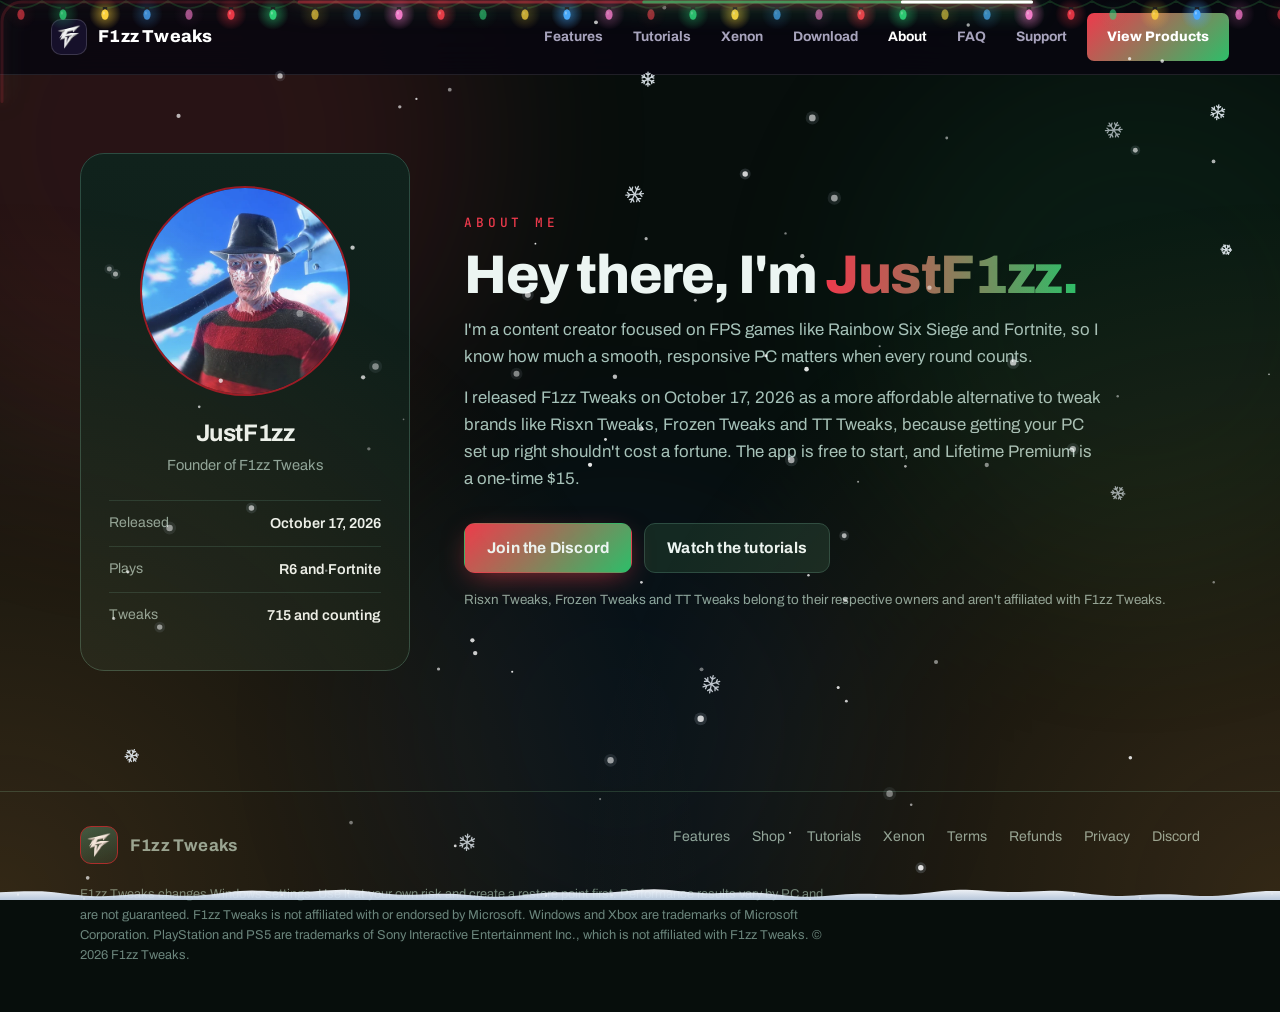
==== about.html @ 158f0799 "Add files via upload" ====
<!DOCTYPE html>
<html lang="en">
<head>
<meta charset="utf-8">
<meta name="viewport" content="width=device-width, initial-scale=1">
<title>About · F1zz Tweaks</title>
<link rel="canonical" href="https://f1zztweaks.com/about">
<meta name="description" content="Meet JustF1zz, the content creator behind F1zz Tweaks, an affordable PC and console tweaks brand released on October 17, 2026.">
<meta name="theme-color" content="#7c5cff">
<link rel="icon" href="/favicon.ico" sizes="32x32">
<link rel="icon" type="image/png" sizes="48x48" href="/favicon-48.png">
<link rel="icon" type="image/png" sizes="96x96" href="/favicon-96.png">
<link rel="icon" type="image/png" sizes="192x192" href="/icon-192.png">
<link rel="apple-touch-icon" href="/apple-touch-icon.png">
<link rel="manifest" href="/site.webmanifest">

<!--
  ╔══════════════════════════════════════════════════════════════════════════╗
  ║  HOW TO EDIT THIS PAGE                                                    ║
  ║  Everything you need to change is in the file site-settings.js (next to    ║
  ║  this one). Links you leave empty turn into   ║
  ║  greyed-out "Coming soon" buttons, so nobody can click a broken link.     ║
  ╚══════════════════════════════════════════════════════════════════════════╝
-->

<script>document.documentElement.className+=' js'</script>
<link rel="preconnect" href="https://fonts.googleapis.com">
<link rel="preconnect" href="https://fonts.gstatic.com" crossorigin>
<link href="https://fonts.googleapis.com/css2?family=Archivo:wght@400;500;600;700;800;900&family=JetBrains+Mono:wght@500;700&display=swap" rel="stylesheet">
<style>
  :root{
    --bg:#09060f; --panel:#110d1a; --panel2:#161022; --stroke:#271f38; --stroke2:#352c4c;
    --text:#f1e7fa; --muted:#8e8ca6; --blue:#7c5cff; --blue2:#b096ff; --violet:#ff5cc8;
    --green:#54d696; --amber:#ffbe50;
    --grad:linear-gradient(135deg,#7c5cff 0%,#ff5cc8 100%);
    --radius:20px;
  }
  *{box-sizing:border-box;margin:0;padding:0}
  html{scroll-behavior:smooth;scroll-padding-top:84px}
  body{
    overflow-x:clip;
    font-family:"Segoe UI",system-ui,-apple-system,Roboto,Helvetica,Arial,sans-serif;
    background:var(--bg); color:var(--text); line-height:1.6; -webkit-font-smoothing:antialiased;
    background-image:
      radial-gradient(900px 500px at 85% -5%, rgba(124,92,255,.2), transparent 60%),
      radial-gradient(700px 480px at 0% 12%, rgba(255,92,200,.10), transparent 60%);
    background-repeat:no-repeat;
  }
  a{color:inherit;text-decoration:none}
  img{max-width:100%}
  .wrap{width:min(1120px,92%);margin-inline:auto}
  .muted{color:var(--muted)}
  .grad-text{background:var(--grad);-webkit-background-clip:text;background-clip:text;color:transparent}

  /* ---------- nav ---------- */
  header{position:sticky;top:0;z-index:50;backdrop-filter:blur(14px);background:rgba(9,7,15,.72);border-bottom:1px solid rgba(38,31,54,.7)}
  .nav{display:flex;align-items:center;gap:28px;height:68px}
  .brand{display:flex;align-items:center;gap:12px;font-weight:700;font-size:1.06rem;letter-spacing:.2px}
  .brand img{width:38px;height:38px;border-radius:11px;background:linear-gradient(160deg,#2a1f52,#140f20);border:1px solid #473780;padding:5px}
  .nav-links{display:flex;gap:24px;margin-left:12px;color:var(--muted);font-size:.95rem}
  .nav-links a:hover{color:var(--text)}
  .nav-cta{margin-left:auto;display:flex;gap:10px}

  /* ---------- buttons ---------- */
  .btn{display:inline-flex;align-items:center;justify-content:center;gap:8px;padding:12px 22px;border-radius:13px;font-weight:600;font-size:.97rem;border:1px solid var(--stroke2);background:#1a1429;color:var(--text);cursor:pointer;transition:transform .15s,border-color .15s,background .15s,box-shadow .15s}
  .btn:hover{border-color:#52467a;background:#241b3a;transform:translateY(-1px)}
  .btn.primary{border-color:transparent;background:var(--grad);box-shadow:0 8px 28px -8px rgba(150,90,255,.65)}
  .btn.primary:hover{box-shadow:0 12px 34px -8px rgba(170,110,255,.85);filter:brightness(1.08)}
  .btn.small{padding:9px 16px;font-size:.9rem;border-radius:11px}
  .btn.block{width:100%}
  .btn.disabled,a[data-need]:not([data-ready]){opacity:.45;pointer-events:none;filter:grayscale(.4)}
  .btn.soon{opacity:.8!important;filter:none!important;letter-spacing:2px;font-weight:800;font-size:.85rem;cursor:default}

  /* ---------- hero ---------- */
  .hero{padding:78px 0 54px;display:grid;grid-template-columns:1.02fr 1fr;gap:54px;align-items:center}
  .pill{display:inline-flex;align-items:center;gap:8px;padding:7px 14px;border-radius:99px;border:1px solid #2e2548;background:rgba(30,20,52,.7);font-size:.82rem;color:var(--blue2);font-weight:600;letter-spacing:.3px}
  .pill i{width:7px;height:7px;border-radius:50%;background:var(--green);box-shadow:0 0 10px var(--green)}
  h1{font-size:clamp(2.4rem,5.4vw,3.9rem);line-height:1.06;letter-spacing:-1.4px;margin:20px 0 18px}
  .lead{font-size:1.14rem;color:#aeaac6;max-width:540px}
  .hero-cta{display:flex;flex-wrap:wrap;gap:12px;margin:30px 0 16px}
  .fine{font-size:.84rem;color:var(--muted)}
  .stats{display:flex;gap:34px;margin-top:34px}
  .stat b{display:block;font-size:1.7rem;letter-spacing:-.5px}
  .stat span{font-size:.84rem;color:var(--muted)}

  /* ---------- app mock ---------- */
  .stage{position:relative}
  .stage::before{content:"";position:absolute;inset:-8% -6%;background:radial-gradient(closest-side,rgba(150,100,255,.34),transparent 72%);filter:blur(10px);z-index:0}
  .app{position:relative;z-index:1;display:grid;grid-template-columns:150px 1fr;border-radius:22px;overflow:hidden;border:1px solid #33295a;background:#0e0a17;box-shadow:0 40px 90px -30px rgba(0,0,0,.9),0 0 0 1px rgba(255,255,255,.02) inset;transform:perspective(1400px) rotateY(-7deg) rotateX(2.5deg);transition:transform .5s}
  .stage:hover .app{transform:perspective(1400px) rotateY(-2deg) rotateX(1deg)}
  .a-side{background:linear-gradient(180deg,#1e1240 0%,#0d0a15 46%);padding:16px 12px;border-right:1px solid #221a30}
  .a-logo{display:flex;align-items:center;gap:8px;font-weight:700;font-size:.78rem;margin-bottom:16px}
  .a-logo img{width:26px;height:26px;border-radius:8px;border:1px solid #473780;background:#1d1538;padding:3px}
  .a-nav{display:flex;flex-direction:column;gap:5px;font-size:.72rem;color:#9a98b4}
  .a-nav div{padding:8px 10px;border-radius:9px}
  .a-nav .act{background:#261552;border:1px solid #5a3fa8;color:#fff;position:relative}
  .a-nav .act::before{content:"";position:absolute;left:0;top:9px;bottom:9px;width:3px;border-radius:3px;background:var(--blue2)}
  .a-live{margin-top:16px;font-size:.62rem;color:#9a98b4}
  .a-bar{height:5px;border-radius:4px;background:#241c34;margin:5px 0 10px;overflow:hidden}
  .a-bar span{display:block;height:100%;border-radius:4px;background:var(--grad)}
  .a-main{padding:16px 16px 18px}
  .a-title{display:flex;justify-content:space-between;align-items:center;margin-bottom:12px}
  .a-title b{font-size:.95rem}
  .a-title span{color:#72728c;font-size:.8rem;letter-spacing:3px}
  .a-pills{display:flex;gap:6px;margin-bottom:12px;flex-wrap:wrap}
  .a-pills i{font-style:normal;font-size:.62rem;padding:4px 10px;border-radius:99px;border:1px solid #2f2644;color:#8e8ca6}
  .a-pills i.on{border-color:#7d5ee0;background:#2c1a63;color:#fff}
  .a-grid{display:grid;grid-template-columns:repeat(2,minmax(0,1fr));gap:9px}
  .card{min-width:0;position:relative;border:1px solid #261e37;border-radius:14px;padding:10px;background:linear-gradient(180deg,#18122a,#130e1d);overflow:hidden}
  .card.on{border-color:#4f3a96}
  .card.on::before{content:"";position:absolute;left:0;right:0;top:0;height:3px;background:var(--grad)}
  .c-top{display:flex;align-items:center;gap:6px}
  .tile{width:22px;height:22px;border-radius:7px;display:grid;place-items:center;background:#201832;border:1px solid #2f2644;flex:none}
  .card.on .tile{background:#301c6c;border-color:#6c49c4}
  .tile svg{width:12px;height:12px;fill:none;stroke:#8e8ca6;stroke-width:2;stroke-linecap:round;stroke-linejoin:round}
  .card.on .tile svg{stroke:var(--blue2)}
  .c-name{font-size:.64rem;font-weight:600;line-height:1.2;flex:1;min-width:0;overflow-wrap:break-word}
  .tg{width:28px;height:16px;border-radius:9px;background:#2e2540;position:relative;flex:none}
  .tg::after{content:"";position:absolute;top:2px;left:2px;width:12px;height:12px;border-radius:50%;background:#a19eb8;transition:.2s}
  .tg.on{background:var(--grad)}
  .tg.on::after{left:14px;background:#fff}
  .c-desc{font-size:.58rem;color:#828098;margin:7px 0 7px;line-height:1.35}
  .chips{display:flex;gap:5px}
  .chip{font-size:.5rem;font-weight:700;letter-spacing:.4px;padding:2px 6px;border-radius:5px}
  .chip.safe{background:#0e3428;color:var(--green)}
  .chip.pro{background:var(--grad);color:#fff}
  .a-live2{display:grid;grid-template-columns:repeat(3,minmax(0,1fr));gap:9px;margin-top:10px}
  .gauge{border:1px solid #261e37;border-radius:14px;padding:10px;background:#130e1d;display:flex;align-items:center;gap:9px}
  .ring{--v:37;width:38px;height:38px;border-radius:50%;background:conic-gradient(var(--blue) calc(var(--v)*1%), #241c34 0);position:relative;flex:none}
  .ring::after{content:"";position:absolute;inset:5px;border-radius:50%;background:#130e1d}
  .gauge small{display:block;font-size:.5rem;color:#72728c;letter-spacing:.8px}
  .gauge b{font-size:.78rem}

  /* ---------- sections ---------- */
  section{padding:76px 0}
  .eyebrow{font-size:.8rem;letter-spacing:2px;font-weight:700;color:var(--blue2);text-transform:uppercase}
  h2{font-size:clamp(1.8rem,3.6vw,2.6rem);letter-spacing:-.8px;line-height:1.15;margin:12px 0 14px}
  .sec-lead{color:#aaa6c2;max-width:640px;font-size:1.05rem}
  .grid3{display:grid;grid-template-columns:repeat(3,1fr);gap:18px;margin-top:40px}
  .feat{padding:26px;border-radius:var(--radius);border:1px solid var(--stroke);background:linear-gradient(180deg,var(--panel2),var(--panel));position:relative;overflow:hidden;transition:border-color .2s,transform .2s}
  .feat::before{content:"";position:absolute;left:24px;right:24px;top:0;height:1px;background:linear-gradient(90deg,transparent,rgba(255,255,255,.2),transparent)}
  .feat:hover{border-color:#463c68;transform:translateY(-3px)}
  .ico{width:44px;height:44px;border-radius:13px;display:grid;place-items:center;background:#1d1538;border:1px solid #463582;margin-bottom:16px}
  .ico svg{width:22px;height:22px;fill:none;stroke:var(--blue2);stroke-width:1.8;stroke-linecap:round;stroke-linejoin:round}
  .feat h3{font-size:1.08rem;margin-bottom:8px}
  .feat p{color:var(--muted);font-size:.95rem}

  /* ---------- plans ---------- */
  .plans{display:grid;grid-template-columns:1fr 1.18fr;gap:20px;margin-top:42px;align-items:stretch}
  .plan{padding:32px;border-radius:24px;border:1px solid var(--stroke);background:linear-gradient(180deg,var(--panel2),var(--panel));display:flex;flex-direction:column}
  .plan.pro{border-color:#593c8f;background:linear-gradient(160deg,#2b1a5a 0%,#150f24 52%);position:relative;box-shadow:0 30px 80px -40px rgba(150,90,255,.55)}
  .tag{align-self:flex-start;font-size:.72rem;font-weight:700;letter-spacing:1.2px;padding:5px 12px;border-radius:99px;background:#20182f;color:var(--muted)}
  .pro .tag{background:var(--grad);color:#fff}
  .plan h3{font-size:1.6rem;margin:16px 0 4px}
  .plan .sub{color:var(--muted);font-size:.95rem;margin-bottom:20px}
  .list{list-style:none;display:grid;gap:11px;margin-bottom:26px}
  .list li{display:flex;gap:11px;font-size:.96rem;color:#cdc7df}
  .list li::before{content:"";width:18px;height:18px;border-radius:50%;flex:none;margin-top:3px;background:#0e3428 url("data:image/svg+xml,%3Csvg xmlns='http://www.w3.org/2000/svg' viewBox='0 0 24 24' fill='none' stroke='%2354d696' stroke-width='3.4' stroke-linecap='round' stroke-linejoin='round'%3E%3Cpath d='M5 12.5l4.5 4.5L19 7.5'/%3E%3C/svg%3E") center/11px no-repeat}
  .pro .list li::before{background-color:#361f60}
  .pchips{display:flex;flex-wrap:wrap;gap:7px;margin:4px 0 26px}
  .pchips span{font-size:.78rem;padding:5px 11px;border-radius:99px;border:1px solid #463170;background:rgba(80,64,170,.18);color:#ddc3fb}
  .price-row{display:grid;grid-template-columns:1fr 1fr;gap:12px;margin-top:auto}
  .opt{border:1px solid #483175;border-radius:16px;padding:16px;background:rgba(12,9,22,.55);display:flex;flex-direction:column;gap:10px}
  .opt .p{font-size:1.9rem;font-weight:800;letter-spacing:-1px}
  .opt .p small{font-size:.82rem;font-weight:500;color:var(--muted);letter-spacing:0}
  .opt .l{font-size:.86rem;color:var(--muted)}
  .note{margin-top:16px;font-size:.84rem;color:var(--muted);display:flex;gap:9px}
  .note b{color:#d2cbe4}

  /* ---------- how ---------- */
  .steps{display:grid;grid-template-columns:repeat(3,1fr);gap:18px;margin-top:40px;counter-reset:s}
  .step{padding:28px;border-radius:var(--radius);border:1px solid var(--stroke);background:var(--panel);position:relative}
  .step::before{counter-increment:s;content:counter(s);display:grid;place-items:center;width:38px;height:38px;border-radius:50%;background:var(--grad);font-weight:800;margin-bottom:16px}
  .step h3{margin-bottom:7px}
  .step p{color:var(--muted);font-size:.95rem}
  .callout{margin-top:22px;padding:18px 22px;border-radius:16px;border:1px solid #40335f;background:rgba(30,22,56,.55);color:#beb9d6;font-size:.95rem}
  .callout b{color:#fff}

  /* ---------- faq ---------- */
  .faq{margin-top:34px;display:grid;gap:12px;max-width:880px}
  details{border:1px solid var(--stroke);border-radius:16px;background:var(--panel);padding:0 22px;transition:border-color .2s}
  details[open]{border-color:#463c68;background:var(--panel2)}
  summary{cursor:pointer;list-style:none;padding:19px 0;font-weight:600;display:flex;justify-content:space-between;gap:16px}
  summary::-webkit-details-marker{display:none}
  summary::after{content:"+";color:var(--blue2);font-size:1.4rem;line-height:1}
  details[open] summary::after{content:"–"}
  details p{padding:0 0 20px;color:#aaa6c2;font-size:.97rem}
  details p + p{margin-top:-8px}

  /* ---------- footer ---------- */
  .cta{margin:20px 0 10px;padding:46px;border-radius:28px;text-align:center;border:1px solid #4c3a8c;background:linear-gradient(135deg,rgba(124,92,255,.2),rgba(255,92,200,.18))}
  .cta h2{margin-top:0}
  .cta .hero-cta{justify-content:center}
  footer{border-top:1px solid var(--stroke);padding:34px 0 46px;margin-top:50px;color:var(--muted);font-size:.88rem}
  .foot{display:flex;flex-wrap:wrap;gap:20px 36px;justify-content:space-between}
  .foot nav{display:flex;gap:22px;flex-wrap:wrap}
  .foot a:hover{color:var(--text)}
  .legal{margin-top:20px;font-size:.8rem;color:#6c6b85;max-width:760px}

  /* ---------- download notice ---------- */
  .dl-notice{position:fixed;left:50%;bottom:26px;transform:translateX(-50%) translateY(20px);opacity:0;pointer-events:none;z-index:80;max-width:92vw;
    padding:14px 22px;border-radius:16px;border:1px solid #4c3a8c;background:rgba(18,13,30,.95);backdrop-filter:blur(12px);
    box-shadow:0 18px 50px -12px rgba(0,0,0,.8);font-size:.95rem;transition:opacity .25s,transform .25s}
  .dl-notice.show{opacity:1;transform:translateX(-50%) translateY(0);pointer-events:auto}
  .dl-notice b{display:block}
  .dl-notice span{color:var(--muted);font-size:.88rem}
  .dl-notice a{color:var(--blue2);text-decoration:underline}

  /* ---------- before-you-buy step (Device ID + agreement) ---------- */
  .buy-gate{position:fixed;inset:0;z-index:90;display:none;align-items:center;justify-content:center;padding:16px;background:rgba(5,3,10,.78);backdrop-filter:blur(6px)}
  .buy-gate.show{display:flex}
  .bg-box{width:100%;max-width:520px;max-height:calc(100vh - 32px);overflow:auto;padding:28px 26px 24px;border-radius:20px;border:1px solid var(--stroke2);background:var(--panel);box-shadow:0 30px 80px -20px rgba(0,0,0,.9)}
  .bg-box h3{font-size:1.35rem;margin-bottom:4px}
  .bg-box .bg-plan{color:var(--blue2);font-weight:700;font-size:.9rem;margin-bottom:18px}
  .bg-box ol{margin:0 0 18px 20px;color:var(--muted);font-size:.93rem}
  .bg-box ol li{margin-bottom:4px}
  .bg-box ol b{color:var(--text)}
  .bg-box label.bg-lbl{display:block;font-weight:700;font-size:.85rem;margin-bottom:6px}
  .bg-box input[type=text],.bg-box input[type=email]{width:100%;padding:13px 14px;border-radius:12px;border:1px solid var(--stroke2);background:#0c0914;color:var(--text);font:600 1.15rem "JetBrains Mono",ui-monospace,monospace;letter-spacing:3px;text-transform:uppercase}
  .bg-box input[type=email]{font-family:inherit;font-size:1rem;font-weight:500;letter-spacing:0;text-transform:none}
  .bg-box input:focus{outline:none;border-color:var(--blue2)}
  .bg-box input.bad{border-color:#ff5c7a}
  .bg-err{min-height:20px;margin:6px 0 12px;font-size:.84rem;color:#ff7d95}
  .bg-agree{display:flex;gap:10px;align-items:flex-start;padding:13px 14px;border-radius:12px;border:1px solid var(--stroke);background:#0e0a17;font-size:.9rem;color:var(--muted);cursor:pointer}
  .bg-agree input{margin-top:3px;width:18px;height:18px;flex:none;accent-color:#9b7bff}
  .bg-agree a{color:var(--blue2);text-decoration:underline}
  .bg-btns{display:flex;gap:10px;margin-top:18px}
  .bg-btns .btn{flex:1}
  .bg-btns .btn[disabled]{opacity:.4;pointer-events:none}
  .bg-after{margin-top:14px;font-size:.84rem;color:var(--muted)}


  /* ═════════════ v3 look: aurora, glass, motion ═════════════ */
  .js .reveal{opacity:0;transform:translateY(26px);transition:opacity .75s cubic-bezier(.2,.7,.2,1),transform .75s cubic-bezier(.2,.7,.2,1);transition-delay:var(--d,0s)}
  .js .reveal.in{opacity:1;transform:none}
  body{background-image:none}
  .aurora{position:fixed;inset:0;z-index:-1;overflow:hidden;pointer-events:none}
  .aurora i{position:absolute;border-radius:50%;filter:blur(100px);will-change:transform}
  .aurora i:nth-child(1){width:640px;height:640px;left:-160px;top:-180px;background:#6a3dff;opacity:.5;animation:drift1 26s ease-in-out infinite alternate}
  .aurora i:nth-child(2){width:560px;height:560px;right:-140px;top:4%;background:#ff3fb4;opacity:.28;animation:drift2 30s ease-in-out infinite alternate}
  .aurora i:nth-child(3){width:520px;height:520px;left:28%;top:52%;background:#2d6bff;opacity:.2;animation:drift3 34s ease-in-out infinite alternate}
  @keyframes drift1{to{transform:translate(180px,140px) scale(1.15)}}
  @keyframes drift2{to{transform:translate(-160px,200px) scale(.9)}}
  @keyframes drift3{to{transform:translate(120px,-160px) scale(1.2)}}
  html{scroll-padding-top:98px}
  header{background:none;border:0;backdrop-filter:none;padding-top:12px}
  .nav{height:64px;padding:0 14px 0 18px;border:1px solid var(--stroke2);border-radius:20px;background:rgba(14,10,24,.66);backdrop-filter:blur(18px);box-shadow:0 18px 44px -22px rgba(0,0,0,.85)}
  .nav-links a{position:relative;padding:4px 0}
  .nav-links a::after{content:"";position:absolute;left:0;right:0;bottom:-2px;height:2px;border-radius:2px;background:var(--grad);transform:scaleX(0);transform-origin:left;transition:transform .25s}
  .nav-links a:hover::after{transform:scaleX(1)}
  .grad-text{background-image:linear-gradient(90deg,#8d6bff,#ff5cc8,#8d6bff);background-size:200% auto;animation:shine 7s linear infinite}
  @keyframes shine{to{background-position:200% center}}
  h1{font-size:clamp(2.5rem,5.8vw,4.3rem);letter-spacing:-2px}
  .btn.primary{position:relative;overflow:hidden}
  .btn.primary::after{content:"";position:absolute;top:0;bottom:0;width:60px;left:-90px;background:linear-gradient(100deg,transparent,rgba(255,255,255,.35),transparent);transform:skewX(-20deg);transition:left .6s}
  .btn.primary:hover::after{left:calc(100% + 40px)}
  .pill i{animation:pulse 2s ease-in-out infinite}
  @keyframes pulse{50%{box-shadow:0 0 0 6px rgba(84,214,150,0)}0%{box-shadow:0 0 0 0 rgba(84,214,150,.5)}}

  /* app preview: top tabs + bottom stats bar, like the real app */
  .app{grid-template-columns:1fr;grid-template-rows:auto 1fr auto}
  .a-head{display:flex;align-items:center;gap:10px;padding:10px 12px;border-bottom:1px solid #251c3a;background:linear-gradient(90deg,#2a1a5c,#120d1d)}
  .a-logo{margin:0}
  .a-tabs{display:flex;align-items:center;gap:3px;margin-left:6px}
  .a-tabs span{width:26px;height:26px;border-radius:9px;display:grid;place-items:center;color:#9a94b0}
  .a-tabs span.act{width:auto;padding:0 10px 0 7px;gap:6px;display:flex;align-items:center;background:#2c1a63;border:1px solid #5a3fa8;color:#fff;font-size:.62rem;font-weight:600}
  .a-tabs svg{width:13px;height:13px;fill:none;stroke:currentColor;stroke-width:2;stroke-linecap:round;stroke-linejoin:round}
  .a-dots{margin-left:auto;display:flex;gap:4px}
  .a-dots i{width:9px;height:9px;border-radius:50%;background:linear-gradient(135deg,#7c5cff,#ff5cc8)}
  .a-dots i:nth-child(2){background:linear-gradient(135deg,#20c48a,#54e2aa)}
  .a-dots i:nth-child(3){background:linear-gradient(135deg,#ff7a46,#ffaa70)}
  .a-dots i:nth-child(4){background:linear-gradient(135deg,#ffbc34,#ffd676)}
  .a-dots i:nth-child(5){background:linear-gradient(135deg,#3cdcc8,#82f0e1)}
  .a-foot{display:flex;gap:14px;align-items:center;padding:9px 14px;border-top:1px solid #251c3a;font-size:.56rem;letter-spacing:.6px;color:#9a94b0;background:#0e0a17}
  .a-foot .mb{flex:1;min-width:0}
  .a-foot .a-bar{margin:4px 0 0}
  .a-foot em{font-style:normal;color:#b096ff;font-weight:700}
  .float{position:absolute;z-index:3;padding:11px 15px;border-radius:16px;background:rgba(22,15,38,.82);border:1px solid #3a2e5c;backdrop-filter:blur(12px);box-shadow:0 22px 50px -18px rgba(0,0,0,.85);font-size:.78rem;animation:bob 6.5s ease-in-out infinite}
  .float b{display:block;font-size:.84rem}
  .float span{color:var(--muted);font-size:.74rem}
  .float.f1{right:-18px;top:-22px}
  .float.f2{left:-26px;bottom:34px;animation-delay:-3s;display:flex;align-items:center;gap:12px}
  .float .ring{width:42px;height:42px}
  .float .ring::after{background:#18102a}
  @keyframes bob{50%{transform:translateY(-9px)}}

  /* category marquee */
  .marquee{overflow:hidden;border-block:1px solid var(--stroke);background:rgba(16,11,28,.55);backdrop-filter:blur(6px);padding:15px 0;margin:6px 0 0;-webkit-mask-image:linear-gradient(90deg,transparent,#000 8%,#000 92%,transparent);mask-image:linear-gradient(90deg,transparent,#000 8%,#000 92%,transparent)}
  .marquee div{display:flex;gap:44px;width:max-content;animation:scrollx 34s linear infinite;font-weight:700;letter-spacing:2px;font-size:.82rem;color:#8f88a8;text-transform:uppercase}
  .marquee span::before{content:"✦";color:var(--violet);margin-right:44px}
  @keyframes scrollx{to{transform:translateX(-50%)}}

  /* bento features + spotlight cards */
  .grid3 .feat:nth-child(1),.grid3 .feat:nth-child(4),.grid3 .feat:nth-child(6){grid-column:span 2}
  .feat,.plan,.step,.opt{--mx:50%;--my:-40%}
  .feat::after,.step::after{content:"";position:absolute;inset:0;border-radius:inherit;background:radial-gradient(280px circle at var(--mx) var(--my),rgba(190,160,255,.12),transparent 62%);opacity:0;transition:opacity .3s;pointer-events:none}
  .feat:hover::after,.step:hover::after{opacity:1}
  .feat,.step,.plan{backdrop-filter:blur(6px)}
  .ico{background:linear-gradient(135deg,#2a1a5c,#3d1f66);border-color:#5a3fa8}

  /* F1zz Bot section */
  .bot-grid{display:grid;grid-template-columns:1fr 1.05fr;gap:54px;align-items:center}
  .chat-mock{border:1px solid var(--stroke2);border-radius:26px;background:linear-gradient(180deg,rgba(24,16,42,.9),rgba(14,10,24,.9));padding:18px;box-shadow:0 40px 80px -40px rgba(120,80,255,.55)}
  .ch-head{display:flex;align-items:center;gap:12px;padding-bottom:14px;border-bottom:1px solid var(--stroke);margin-bottom:16px}
  .ch-av{width:38px;height:38px;border-radius:50%;display:grid;place-items:center;font-weight:800;font-size:.8rem;background:var(--grad)}
  .ch-head small{display:block;color:var(--green);font-size:.74rem}
  .bub{width:fit-content;max-width:82%;padding:11px 15px;border-radius:16px;font-size:.88rem;line-height:1.5;margin-bottom:11px}
  .bub.bot{background:#1d1530;border:1px solid #33294d;border-top-left-radius:5px}
  .bub.me{margin-left:auto;background:var(--grad);border-top-right-radius:5px}
  .bub b{color:#d9ccff}
  .bub.bot ul{margin:6px 0 0 18px;color:#c9c0e0}
  .ch-act{display:flex;gap:10px;margin-top:4px}
  .ch-act span{font-size:.78rem;font-weight:700;padding:7px 14px;border-radius:10px;border:1px solid #3a2e5c;background:#1a1229}
  .ch-act span.go{background:var(--grad);border-color:transparent}
  .perks{list-style:none;display:grid;gap:12px;margin-top:26px}
  .perks li{display:flex;gap:14px;align-items:flex-start;color:#cfc8e4}
  .perks li b{display:block;color:var(--text)}
  .perks .pi{width:38px;height:38px;border-radius:12px;display:grid;place-items:center;flex:none;background:linear-gradient(135deg,#2a1a5c,#3d1f66);border:1px solid #5a3fa8}
  .perks .pi svg{width:19px;height:19px;fill:none;stroke:#c7b5ff;stroke-width:1.9;stroke-linecap:round;stroke-linejoin:round}
  .cta{background:linear-gradient(135deg,rgba(124,92,255,.22),rgba(255,92,200,.18));position:relative;overflow:hidden}
  @media (max-width:940px){
    .bot-grid{grid-template-columns:1fr}
    .float{display:none}
    .grid3 .feat:nth-child(n){grid-column:auto}
  }
  @media (max-width:620px){
    .a-tabs span:not(.act){display:none}
    .a-head{padding:9px}
  }
  @media (prefers-reduced-motion:reduce){.aurora i,.marquee div,.float,.grad-text,.pill i{animation:none!important}.js .reveal{opacity:1;transform:none}}

  @media (max-width:940px){
    .hero{grid-template-columns:1fr;padding-top:48px}
    .app{transform:none}.stage:hover .app{transform:none}
    .stage::before{inset:0}
    .grid3,.steps{grid-template-columns:1fr 1fr}
    .plans{grid-template-columns:1fr}
    .nav-links{display:none}
  }
  @media (max-width:620px){
    .grid3,.steps{grid-template-columns:1fr}
    .price-row{grid-template-columns:1fr}
    .app{grid-template-columns:1fr}.a-side{display:none}
    .stage::before{inset:0}
    .stats{gap:22px;flex-wrap:wrap}
    .cta{padding:30px 20px}
    .nav-cta .btn:not(.primary){display:none}
  }
  @media (prefers-reduced-motion:reduce){*{transition:none!important;scroll-behavior:auto!important}.app{transform:none}}
  /* ═════════════ video showcase ═════════════ */
  #showcase[hidden],[data-showcase-link][hidden]{display:none}
  .vshow{margin-top:38px;position:relative}
  .vshow::before{content:"";position:absolute;inset:-6% -4%;background:radial-gradient(closest-side,rgba(150,100,255,.3),transparent 72%);filter:blur(14px);z-index:0;pointer-events:none}
  .vframe{position:relative;z-index:1;border-radius:24px;overflow:hidden;border:1px solid #3a2e5c;background:#0e0a17;box-shadow:0 40px 90px -30px rgba(0,0,0,.9),0 0 0 1px rgba(255,255,255,.02) inset}
  .vbar{display:flex;align-items:center;gap:7px;padding:11px 16px;background:linear-gradient(90deg,#2a1a5c,#120d1d);border-bottom:1px solid #251c3a;font-size:.82rem;color:#c9c2e2}
  .vbar i{width:10px;height:10px;border-radius:50%;background:linear-gradient(135deg,#7c5cff,#ff5cc8)}
  .vbar i:nth-child(2){background:linear-gradient(135deg,#20c48a,#54e2aa)}
  .vbar i:nth-child(3){background:linear-gradient(135deg,#ffbc34,#ffd676)}
  .vbar b{margin-left:8px;font-weight:600;white-space:nowrap;overflow:hidden;text-overflow:ellipsis}
  .vstage{position:relative;aspect-ratio:16/9;background:radial-gradient(600px 300px at 30% 20%,#2a1a5c,#0a0710 70%)}
  .vstage video,.vstage iframe,.vstage .vposter{position:absolute;inset:0;width:100%;height:100%;border:0;display:block;background:#000}
  .vstage .vposter{object-fit:cover;background:none}
  .vlite{position:absolute;inset:0;display:grid;place-items:center;cursor:pointer;border:0;background:transparent;color:#fff;font:inherit}
  .vlite .pbtn{width:84px;height:84px;border-radius:50%;display:grid;place-items:center;background:var(--grad);box-shadow:0 14px 44px -8px rgba(170,110,255,.8);transition:transform .2s}
  .vlite:hover .pbtn{transform:scale(1.08)}
  .vlite svg{width:34px;height:34px;fill:#fff;margin-left:4px}
  .vtabs{display:grid;grid-template-columns:repeat(auto-fit,minmax(210px,1fr));gap:14px;margin-top:20px;position:relative;z-index:1}
  .vtabs:empty{display:none}
  .vtab{text-align:left;font:inherit;color:inherit;padding:16px 18px;border-radius:16px;border:1px solid var(--stroke);background:linear-gradient(180deg,var(--panel2),var(--panel));cursor:pointer;transition:border-color .2s,transform .2s,background .2s}
  .vtab:hover{border-color:#463c68;transform:translateY(-2px)}
  .vtab.on{border-color:#6a52b8;background:linear-gradient(160deg,#2b1a5a 0%,#150f24 70%);box-shadow:0 20px 50px -28px rgba(150,90,255,.7)}
  .vtab .n{display:inline-grid;place-items:center;width:24px;height:24px;border-radius:50%;margin-bottom:10px;font-size:.78rem;font-weight:800;background:#241c34;color:var(--muted)}
  .vtab.on .n{background:var(--grad);color:#fff}
  .vtab b{display:block;font-size:.98rem;margin-bottom:3px}
  .vtab span{display:block;color:var(--muted);font-size:.86rem;line-height:1.45}
  /* ═════════════ top banner: logo + 360° light beams, kept inside its box ═════════════ */
  .banner{position:relative;margin-top:20px;height:clamp(300px,36vw,430px);border-radius:30px;overflow:hidden;isolation:isolate;
    border:1px solid #3a2e5c;background:radial-gradient(120% 140% at 50% 50%,#150d2c 0%,#0a0710 70%);
    box-shadow:0 40px 100px -40px rgba(124,92,255,.55),0 0 0 1px rgba(255,255,255,.02) inset}
  .banner canvas{position:absolute;inset:0;width:100%;height:100%;display:block;z-index:0}
  .banner::before{content:"";position:absolute;inset:0;z-index:1;pointer-events:none;
    background:radial-gradient(closest-side at 50% 50%,rgba(9,6,15,.9) 0%,rgba(9,6,15,.55) 45%,transparent 100%) center/min(620px,92%) 78% no-repeat}
  .banner::after{content:"";position:absolute;inset:0;z-index:3;pointer-events:none;border-radius:inherit;
    box-shadow:inset 0 0 90px 10px rgba(9,6,15,.65)}
  .banner-in{position:relative;z-index:2;height:100%;display:flex;flex-direction:column;align-items:center;justify-content:center;gap:10px;text-align:center;padding:0 16px}
  .banner-in img{width:clamp(84px,11vw,140px);height:auto;filter:drop-shadow(0 0 26px rgba(150,110,255,.75)) drop-shadow(0 6px 18px rgba(0,0,0,.6))}
  .banner-name{font-size:clamp(2.1rem,6.2vw,4.4rem);font-weight:800;letter-spacing:-1.5px;line-height:1.05}
  .banner-name span{background:linear-gradient(90deg,#8d6bff,#ff5cc8);-webkit-background-clip:text;background-clip:text;color:transparent}
  .banner-tag{font-size:clamp(.72rem,1.5vw,.92rem);letter-spacing:3px;text-transform:uppercase;font-weight:700;color:#b9b2d4}
  @keyframes bn-logo{from{opacity:0;transform:scale(.55);filter:blur(10px) drop-shadow(0 0 26px rgba(150,110,255,.75))}to{opacity:1;transform:none}}
  @keyframes bn-wipe{from{clip-path:inset(0 100% 0 0);transform:translateX(-16px)}to{clip-path:inset(0 0 0 0);transform:none}}
  @keyframes bn-fade{from{opacity:0;transform:translateY(8px)}to{opacity:1;transform:none}}
  .js .banner-in img{animation:bn-logo .9s cubic-bezier(.2,.8,.2,1) .05s both}
  .js .banner-name{animation:bn-wipe .95s cubic-bezier(.2,.75,.2,1) .3s both}
  .js .banner-tag{animation:bn-fade .8s ease .75s both}
  @media (max-width:620px){.banner{border-radius:22px}.banner-tag{letter-spacing:1.4px}}
  @media (prefers-reduced-motion:reduce){.js .banner-in img,.js .banner-name,.js .banner-tag{animation:none}}
  .stat[hidden]{display:none}

  /* release announcement bar (scrolls away, sits above the sticky nav) */
  .release-bar{position:relative;z-index:60;display:flex;align-items:center;justify-content:center;gap:10px;padding:9px 16px;text-align:center;font-size:.82rem;font-weight:800;letter-spacing:1.6px;text-transform:uppercase;color:#fff;background:linear-gradient(90deg,#5b3df0,#b23cff 50%,#ff3f9e);box-shadow:0 8px 30px -12px rgba(160,70,255,.7)}
  .release-bar i{width:8px;height:8px;border-radius:50%;background:#fff;box-shadow:0 0 0 0 rgba(255,255,255,.7);animation:relpulse 2s infinite;flex:none}
  .release-bar span{opacity:.92;font-weight:700}
  @keyframes relpulse{70%{box-shadow:0 0 0 9px rgba(255,255,255,0)}100%{box-shadow:0 0 0 0 rgba(255,255,255,0)}}
  @media (max-width:620px){.release-bar{font-size:.68rem;letter-spacing:1px;padding:8px 12px}}
  @media (prefers-reduced-motion:reduce){.release-bar i{animation:none}}

  /* menu: keep every label on one line now that there are more links */
  .brand,.nav-links a,.nav-cta .btn{white-space:nowrap}
  .nav-links{gap:20px}
  @media (max-width:1180px){.nav-links{gap:14px;font-size:.88rem}}
  @media (max-width:1060px){.nav-links a[href="#showcase"],.nav-links a[href="#how"]{display:none}}

  /* more sections + premium teaser */
  .tkgrid{display:grid;grid-template-columns:repeat(auto-fit,minmax(min(100%,330px),1fr));gap:16px;margin-top:38px}
  .tk{display:flex;align-items:center;justify-content:space-between;gap:16px;padding:18px 20px;border-radius:18px;border:1px solid #3a2e5c;background:linear-gradient(180deg,var(--panel2),var(--panel))}
  .tk b{display:block;font-size:1.02rem;margin-bottom:2px}
  .tk p{color:#aaa6c2;font-size:.9rem;margin:0 0 10px}
  .tkt{display:inline-block;font-size:.68rem;font-weight:800;letter-spacing:1.4px;text-transform:uppercase;padding:3px 9px;border-radius:99px;background:#241c34;color:var(--blue2)}
  .tkp{background:var(--grad);color:#fff}
  .sw{flex:none;position:relative;width:46px;height:26px;border-radius:99px;background:#2a2340}
  .sw::after{content:"";position:absolute;top:3px;left:3px;width:20px;height:20px;border-radius:50%;background:#8e8ca6;transition:transform .2s}
  .sw.on{background:var(--grad)}
  .sw.on::after{transform:translateX(20px);background:#fff}
  .duo{display:grid;grid-template-columns:1fr 1fr;gap:20px}
  @media (max-width:760px){.duo{grid-template-columns:1fr}}
  .dcard{padding:34px;border-radius:24px;border:1px solid var(--stroke);background:linear-gradient(180deg,var(--panel2),var(--panel))}
  .dcard h3{font-size:1.5rem;letter-spacing:-.4px;margin:6px 0 8px}
  .dcard p{color:#aaa6c2;margin-bottom:20px}
  .teaser{display:flex;align-items:center;justify-content:space-between;gap:28px;flex-wrap:wrap;padding:34px 36px;border-radius:26px;border:1px solid var(--stroke);background:linear-gradient(180deg,var(--panel2),var(--panel))}
  .teaser h2{margin-bottom:8px}
  .teaser-side{display:flex;align-items:center;gap:22px;flex-wrap:wrap}
  .tprices{display:flex;gap:22px}
  .tprices div{display:grid}
  .tprices b{font-size:1.9rem;letter-spacing:-.5px}
  .tprices small{color:var(--muted)}
  .pgtop{padding-top:34px}

  /* ══════════════════════ V3 LOOK (shared) ══════════════════════ */
  body{font-family:"Archivo","Segoe UI",system-ui,-apple-system,Roboto,Helvetica,Arial,sans-serif}
  h1,h2,h3,h4,.brand,.btn,.tprices b{font-family:"Archivo","Segoe UI",system-ui,sans-serif}
  h1,h2{font-weight:800;letter-spacing:-.8px}
  .btn{border-radius:11px;font-weight:700;letter-spacing:.2px}
  .eyebrow{font-family:"JetBrains Mono",ui-monospace,SFMono-Regular,Menlo,monospace;letter-spacing:.3em;font-weight:500}
  header{background:rgba(7,6,13,.88);border-bottom:1px solid #1b1630}
  header .wrap.nav{background:transparent;border:0;border-radius:0;box-shadow:none}
  .aurora{opacity:.42}

  /* ══════════════════════ premium page v3.2 ══════════════════════ */
  .plan h3 .grad-text{font-size:inherit}
  .plan.pro .list li b{color:#fff}
  .plan.pro .list{margin-bottom:18px}
  .opt{position:relative;transition:border-color .2s,transform .2s}
  .opt:hover{transform:translateY(-2px);border-color:#6a4fb0}
  .opt.best{border-color:#8a5fe0;background:linear-gradient(160deg,rgba(124,92,255,.22),rgba(255,92,200,.10) 70%),rgba(12,9,22,.55);box-shadow:0 18px 44px -24px rgba(170,110,255,.8)}
  .ribbon{position:absolute;top:-11px;right:14px;font-size:.66rem;font-weight:800;letter-spacing:1.4px;text-transform:uppercase;padding:4px 10px;border-radius:99px;background:var(--grad);color:#fff;box-shadow:0 6px 18px -6px rgba(255,92,200,.7)}
  #tools .feat p{font-size:.94rem}
  .wait-notice{margin-top:28px;display:flex;gap:22px;align-items:flex-start;padding:30px 32px;border-radius:24px;border:1px solid #6a4fb0;
    background:linear-gradient(135deg,rgba(124,92,255,.20),rgba(255,92,200,.10));box-shadow:0 24px 60px -34px rgba(170,110,255,.8)}
  .wait-ico{flex:none;width:54px;height:54px;border-radius:16px;display:grid;place-items:center;background:var(--grad)}
  .wait-ico svg{width:28px;height:28px;fill:none;stroke:#fff;stroke-width:2;stroke-linecap:round;stroke-linejoin:round}
  .wait-big{font-family:"Archivo","Segoe UI",system-ui,sans-serif;font-size:clamp(1.3rem,2.6vw,1.8rem);font-weight:800;line-height:1.25;letter-spacing:-.4px;color:#fff}
  .wait-small{margin:10px 0 18px;color:#c9c0e0;font-size:1.02rem}
  @media (max-width:620px){.wait-notice{flex-direction:column;padding:24px 20px}}
  .cmp{margin-top:34px;border:1px solid var(--stroke2);border-radius:22px;overflow:hidden;background:linear-gradient(180deg,var(--panel2),var(--panel));backdrop-filter:blur(6px)}
  .cmp-row{display:grid;grid-template-columns:1.1fr 1fr 1.5fr;gap:16px;align-items:center;padding:15px 26px;border-top:1px solid rgba(255,255,255,.05)}
  .cmp-row:first-child{border-top:0}
  .cmp-row span:first-child{font-weight:600;color:var(--text)}
  .cmp-row span{color:#aaa6c2;font-size:.95rem}
  .cmp-row span:last-child{color:#e6defa}
  .cmp-row span:last-child b{color:#fff}
  .cmp-row .no{color:#5d5876}
  .cmp-head{background:rgba(255,255,255,.02)}
  .cmp-head span{font-family:"JetBrains Mono",ui-monospace,monospace;font-size:.74rem!important;letter-spacing:.24em;text-transform:uppercase;color:var(--muted)!important}
  .cmp-head span:last-child{color:var(--blue2)!important}
  .cmp-row span:last-child{position:relative}
  .cmp{position:relative}
  .cmp::before{content:"";position:absolute;top:0;bottom:0;right:0;width:calc((100% - 52px - 32px) * 1.5 / 3.6 + 26px + 8px);background:linear-gradient(180deg,rgba(124,92,255,.10),rgba(255,92,200,.05));pointer-events:none}
  @media (max-width:620px){
    .cmp-row{grid-template-columns:1fr 1fr;padding:13px 18px;gap:6px 12px}
    .cmp-row span:first-child{grid-column:1/-1}
    .cmp-head span:first-child{display:none}
    .cmp::before{display:none}
  }
  /* ══════════════════════ SHOP ══════════════════════ */
  .shop-grid{display:grid;grid-template-columns:repeat(4,1fr);gap:18px;margin-top:42px;align-items:stretch}
  .item{position:relative;display:flex;flex-direction:column;padding:26px 24px;border-radius:22px;border:1px solid var(--stroke);background:linear-gradient(180deg,var(--panel2),var(--panel));transition:transform .2s,border-color .2s}
  .item:hover{transform:translateY(-3px);border-color:#52467a}
  .item h3{font-size:1.5rem;margin:14px 0 6px}
  .item .price{font-size:2.3rem;font-weight:800;letter-spacing:-1px;line-height:1.1}
  .item .price small{font-size:.85rem;font-weight:500;color:var(--muted);letter-spacing:0}
  .item .sub{color:var(--muted);font-size:.92rem;margin:8px 0 16px}
  .item .list{margin-bottom:20px}
  .item .btn{margin-top:auto}
  .item.hot{border-color:#8a5fe0;background:linear-gradient(160deg,#2b1a5a 0%,#150f24 60%);box-shadow:0 26px 70px -36px rgba(150,90,255,.6)}
  .item .tag.pro{background:var(--grad);color:#fff}
  .item.soon{border-style:dashed;background:repeating-linear-gradient(135deg,rgba(255,255,255,.02) 0 12px,transparent 12px 24px),var(--panel)}
  .item.soon h3{color:var(--muted)}
  .item.soon:hover{transform:none}
  .soon-ico{width:54px;height:54px;margin-top:18px;border-radius:16px;display:grid;place-items:center;background:rgba(124,92,255,.12);border:1px solid #3a2e5c}
  .soon-ico svg{width:26px;height:26px;fill:none;stroke:var(--blue2);stroke-width:1.8;stroke-linecap:round;stroke-linejoin:round}
  .item.console h3{color:var(--text)}
  .item.console .soon-ico{border:0}
  .item.console .soon-ico svg{fill:#fff;stroke:none}
  .item.xbox .soon-ico{background:#107c10}
  .item.ps .soon-ico{background:#0070d1}
  @media (max-width:1060px){.shop-grid{grid-template-columns:1fr 1fr}}
  @media (max-width:600px){.shop-grid{grid-template-columns:1fr}}
/* ---------- console product page ---------- */
  :root{--brand:#7c5cff;--brand-rgb:124,92,255}
  .aurora{opacity:.3}
  .pd{padding:34px 0 40px}
  .pd-strip{display:flex;flex-wrap:wrap;align-items:center;justify-content:space-between;gap:10px 24px;padding:13px 20px;border-radius:18px;border:1px solid rgba(255,255,255,.1);background:rgba(10,8,16,.72);backdrop-filter:blur(12px)}
  .pd-strip b{display:flex;align-items:center;gap:11px;font-size:.95rem}
  .pd-strip b i{width:22px;height:22px;flex:none;border-radius:50%;background:#fff url("data:image/svg+xml,%3Csvg xmlns='http://www.w3.org/2000/svg' viewBox='0 0 24 24' fill='none' stroke='%23000' stroke-width='3.4' stroke-linecap='round' stroke-linejoin='round'%3E%3Cpath d='M5 12.5l4.5 4.5L19 7.5'/%3E%3C/svg%3E") center/13px no-repeat}
  .pd-strip ul{display:flex;flex-wrap:wrap;gap:6px 20px;list-style:none;color:var(--muted);font-size:.86rem}
  .pd-strip li::before{content:"";display:inline-block;width:5px;height:5px;margin-right:8px;border-radius:50%;background:var(--muted);vertical-align:middle}
  .pd-main{display:grid;grid-template-columns:1fr 1fr;gap:44px;margin-top:26px;align-items:start}
  .pd-art{position:relative;aspect-ratio:11/7.4;display:grid;place-items:center;overflow:hidden;border-radius:26px;border:1px solid rgba(255,255,255,.14);background:radial-gradient(closest-side,rgba(var(--brand-rgb),.42),transparent 78%),radial-gradient(rgba(255,255,255,.1) 1px,transparent 1.4px) 0 0/14px 14px,#07060b;box-shadow:inset 0 0 0 8px rgba(0,0,0,.45)}
  .pd-art>svg{width:42%;max-width:220px;fill:#fff;filter:drop-shadow(0 0 34px rgba(var(--brand-rgb),.95))}
  .pd-chip{position:absolute;left:24px;bottom:22px;display:flex;align-items:center;gap:9px;padding:7px 14px 7px 8px;border-radius:99px;border:1px solid rgba(255,255,255,.16);background:rgba(10,8,16,.82);font-size:.86rem;font-weight:700}
  .pd-chip img{width:22px;height:22px;border-radius:6px}
  .pd-by{display:flex;align-items:center;gap:10px;color:var(--muted);font-weight:600;font-size:.95rem}
  .pd-by img{width:26px;height:26px;border-radius:7px}
  .pd h1{margin:12px 0 8px;font-size:clamp(2.5rem,5vw,3.7rem);letter-spacing:-1.8px;background:linear-gradient(180deg,#fff 30%,#a9a8b6);-webkit-background-clip:text;background-clip:text;color:transparent}
  .pd-for{font-weight:600;font-size:.95rem;color:#d7d5e2}
  .pd-lead{margin:14px 0 22px;color:#aaa8bb;font-size:1.06rem}
  .pd-buy{padding:22px 24px;border-radius:20px;border:1px solid rgba(255,255,255,.14);background:radial-gradient(rgba(255,255,255,.05) 1px,transparent 1.4px) 0 0/12px 12px,rgba(13,11,20,.86)}
  .pd-price{font-size:clamp(2.2rem,4.5vw,3rem);font-weight:800;letter-spacing:-1.4px;line-height:1.1}
  .pd-price.none{font-size:1.7rem;letter-spacing:-.5px}
  .pd-pricerow{display:flex;flex-wrap:wrap;align-items:center;gap:8px 14px}
  .pd-badge{padding:5px 12px;border-radius:9px;background:#fff;color:#0a0810;font-size:.84rem;font-weight:700}
  .pd-buy p{margin:6px 0 16px;color:var(--muted);font-size:.9rem}
  .pd-btns{display:grid;gap:10px}
  .pd-btns a[hidden]{display:none}
  .pd-buy .btn.primary{background:var(--brand);box-shadow:0 10px 30px -10px rgba(var(--brand-rgb),.9)}
  .pd h2{margin:26px 0 12px;font-size:1.05rem;letter-spacing:-.2px}
  .pd-inc{display:grid;grid-template-columns:1fr 1fr;gap:10px;list-style:none}
  .pd-inc li{display:flex;align-items:center;gap:11px;padding:12px 14px;border-radius:13px;border:1px solid rgba(255,255,255,.1);background:rgba(13,11,20,.8);font-size:.92rem;font-weight:600;color:#d7d5e2}
  .pd-inc li::before{content:"";width:20px;height:20px;flex:none;border-radius:50%;border:1px solid rgba(255,255,255,.5);background:url("data:image/svg+xml,%3Csvg xmlns='http://www.w3.org/2000/svg' viewBox='0 0 24 24' fill='none' stroke='%23fff' stroke-width='3' stroke-linecap='round' stroke-linejoin='round'%3E%3Cpath d='M5 12.5l4.5 4.5L19 7.5'/%3E%3C/svg%3E") center/11px no-repeat}
  .pd-note{margin-top:16px;color:var(--muted);font-size:.84rem}
  .pd-back{display:inline-block;margin-top:14px;color:var(--muted);font-size:.9rem}
  .pd-back:hover{color:var(--text)}
  @media (max-width:880px){.pd-main{grid-template-columns:1fr;gap:26px}.pd-art>svg{width:30%;transform:translateY(-10%)}.pd-chip{left:16px;bottom:14px}}
  @media (max-width:480px){.pd-inc{grid-template-columns:1fr}}
  .pd-art>img{width:40%;max-width:210px;filter:drop-shadow(0 0 34px rgba(var(--brand-rgb),.95))}
  .pd-buy .btn.primary{background:var(--grad)}
  .pd-other{display:block;margin-top:12px;text-align:center;color:#c9c5d8;font-size:.9rem;text-decoration:underline}
  /* ---------- about me ---------- */
  .about{display:grid;grid-template-columns:330px 1fr;gap:54px;align-items:center}
  .about-card{padding:32px 28px;border:1px solid var(--stroke2);border-radius:24px;background:linear-gradient(180deg,var(--panel2),var(--panel));text-align:center}
  .about-card img{display:block;width:104px;height:104px;margin:0 auto 16px;padding:12px;border:1px solid #473780;border-radius:26px;background:linear-gradient(160deg,#2a1f52,#140f20)}
  .about-card>b{display:block;font-size:1.5rem;letter-spacing:-.4px}
  .about-card>span{display:block;margin-top:2px;color:var(--muted);font-size:.92rem}
  .about-card dl{margin-top:22px;text-align:left}
  .about-card dl div{display:flex;justify-content:space-between;gap:14px;padding:11px 0;border-top:1px solid var(--stroke)}
  .about-card dt{color:var(--muted);font-size:.88rem}
  .about-card dd{font-weight:600;font-size:.9rem;text-align:right}
  .about-next{margin-top:14px}
  @media (max-width:860px){.about{grid-template-columns:1fr;gap:30px}.about-card{max-width:420px}}
  .about-page{padding:44px 0 70px}
  .about-card .about-pfp{width:210px;height:210px;padding:0;margin-bottom:18px;border:2px solid #49387a;border-radius:50%;object-fit:cover;background:none}
</style>
<script src="season.js"></script>
<link rel="stylesheet" href="site-header.css">
</head>
<body>
<div class="aurora" aria-hidden="true"><i></i><i></i><i></i></div>
<header class="site-head">
  <div class="site-head-in">
    <a class="brand" href="./"><img src="logo.png" alt="F1zz Tweaks logo"><span>F1zz Tweaks</span></a>
    <nav class="site-nav" id="site-nav" aria-label="Main">
      <a href="./#features">Features</a>
      <a href="tutorials">Tutorials</a>
      <a href="xenon">Xenon</a>
      <a href="./#downloads">Download</a>
      <a href="about" aria-current="page">About</a>
      <a href="./#faq">FAQ</a>
      <a data-support href="https://discord.gg/UBAZsf2PHt" target="_blank" rel="noopener noreferrer">Support</a>
    </nav>
    <a class="site-cta" href="shop">View Products</a>
    <button class="site-menu" type="button" aria-label="Menu" aria-expanded="false" aria-controls="site-nav"><svg viewBox="0 0 24 24" aria-hidden="true"><path d="M4 7h16M4 12h16M4 17h16"/></svg></button>
  </div>
</header>

<main id="top" class="pgtop">
  <section class="about-page">
    <div class="wrap about">
      <div class="about-card">
        <img class="about-pfp" src="justf1zz.webp" alt="JustF1zz's profile picture" width="210" height="210">
        <b>JustF1zz</b>
        <span>Founder of F1zz Tweaks</span>
        <dl>
          <div><dt>Released</dt><dd>October 17, 2026</dd></div>
          <div><dt>Plays</dt><dd>R6 and Fortnite</dd></div>
          <div><dt>Tweaks</dt><dd>715 and counting</dd></div>
        </dl>
      </div>
      <div>
        <div class="eyebrow">About me</div>
        <h1 style="font-size:clamp(2.2rem,5vw,3.4rem);letter-spacing:-1.4px;margin:12px 0 14px">Hey there, I'm <span class="grad-text">JustF1zz.</span></h1>
        <p class="sec-lead">I'm a content creator focused on FPS games like Rainbow Six Siege and Fortnite, so I know how much a smooth, responsive PC matters when every round counts.</p>
        <p class="sec-lead about-next">I released F1zz Tweaks on October 17, 2026 as a more affordable alternative to tweak brands like Risxn Tweaks, Frozen Tweaks and TT Tweaks, because getting your PC set up right shouldn't cost a fortune. The app is free to start, and Lifetime Premium is a one-time <span data-price="priceLifetime">$15</span>.</p>
        <div class="hero-cta">
          <a class="btn primary" data-need="discordInvite" href="#">Join the Discord</a>
          <a class="btn" href="tutorials">Watch the tutorials</a>
        </div>
        <p class="fine">Risxn Tweaks, Frozen Tweaks and TT Tweaks belong to their respective owners and aren't affiliated with F1zz Tweaks.</p>
      </div>
    </div>
  </section>
</main>

<footer>
  <div class="wrap">
    <div class="foot">
      <div class="brand"><img src="[data-uri]" alt=""><span>F1zz Tweaks</span></div>
      <nav>
        <a href="./#features">Features</a>
        <a href="shop">Shop</a>
        <a href="tutorials">Tutorials</a>
      <a href="xenon">Xenon</a>
        <a href="terms#terms">Terms</a>
        <a href="terms#refunds">Refunds</a>
        <a href="terms#privacy">Privacy</a>
        <a data-need="discordInvite" href="#">Discord</a>
      </nav>
    </div>
    <p class="legal">F1zz Tweaks changes Windows settings. Use it at your own risk and create a restore point first. Performance results vary by PC and are not guaranteed. F1zz Tweaks is not affiliated with or endorsed by Microsoft. Windows and Xbox are trademarks of Microsoft Corporation. PlayStation and PS5 are trademarks of Sony Interactive Entertainment Inc., which is not affiliated with F1zz Tweaks. &copy; <span id="yr">2026</span> F1zz Tweaks.</p>
  </div>
</footer>

<div class="dl-notice" id="dl-notice" role="status" aria-live="polite">
  <b>Your download is starting&hellip;</b>
  <span>If nothing happens, <a id="dl-retry" href="#" download>click here</a>. Windows may ask you to confirm it.</span>
</div>


<script>/* always load the newest site-settings.js, never a cached copy */document.write('<script src="site-settings.js?v='+Date.now()+'"><\/script>')</script>
<script>
var SITE = window.SITE || {};

/* ─────────────────────────────  nothing below needs editing  ───────────────────────────── */

function okLink(url, isDownload) {
  if (/^https:\/\//i.test(url)) return true;
  // a file that sits next to index.html on this same website, for example "F1zzTweaks.zip"
  return isDownload && url.indexOf("..") === -1 && /^[A-Za-z0-9_][A-Za-z0-9_\-\/.]*\.(zip|exe|msi|7z)$/i.test(url);
}

var noticeTimer;
function showDownloadNotice() {
  document.getElementById("dl-retry").href = (SITE.downloadUrl || "").trim();
  var n = document.getElementById("dl-notice");
  n.classList.add("show");
  clearTimeout(noticeTimer);
  noticeTimer = setTimeout(function () { n.classList.remove("show"); }, 9000);
}

document.querySelectorAll("[data-need]").forEach(function (el) {
  var url = (SITE[el.dataset.need] || "").trim();
  var isDownload = el.hasAttribute("data-download");

  if (okLink(url, isDownload)) {
    el.href = url;
    el.setAttribute("data-ready", "");
    if (isDownload) {
      // Downloads start in the SAME tab, so the visitor never leaves your website.
      el.setAttribute("download", "");
      el.rel = "noopener";
      el.addEventListener("click", showDownloadNotice);
      if (/github\.com\/[^\/]+\/[^\/]+\/releases(\/tag\/[^\/]+|\/latest)?\/?$/i.test(url) && !el.dataset.warned) {
        el.dataset.warned = "1";
        console.warn("downloadUrl points to a GitHub release PAGE, not the file. Use .../releases/latest/download/YourFile.zip");
      }
    } else {
      el.target = "_blank";
      el.rel = "noopener noreferrer";
    }
  } else {
    el.classList.add("disabled");
    el.removeAttribute("href");
    el.setAttribute("aria-disabled", "true");
    el.title = "Coming soon";
    if (/^buy/.test(el.dataset.need)) { el.textContent = "COMING SOON"; el.classList.add("soon"); }   // shop spot: no checkout link yet
  }
});
document.querySelectorAll("[data-price]").forEach(function (el) { el.textContent = SITE[el.dataset.price]; });

document.getElementById("yr") && (document.getElementById("yr").textContent = new Date().getFullYear());
</script>
<script>
/* LED light that drives around the edge of the page (skipped for people who prefer reduced motion) */
(function(){
  if(window.matchMedia&&matchMedia("(prefers-reduced-motion: reduce)").matches)return;
  var NS="http://www.w3.org/2000/svg",svg=document.createElementNS(NS,"svg");
  svg.setAttribute("aria-hidden","true");
  svg.style.cssText=(window.F1zzRecolor||String)("position:fixed;left:0;top:0;width:100%;height:100%;z-index:9999;pointer-events:none;overflow:visible;filter:drop-shadow(0 0 5px #8d6bff) drop-shadow(0 0 12px #ff5cc8)");
  var layers=[{L:26,o:.16,c:(window.F1zzRecolor||String)("#7c5cff")},{L:17,o:.35,c:(window.F1zzRecolor||String)("#a35cff")},{L:9,o:.7,c:(window.F1zzRecolor||String)("#ff5cc8")},{L:3,o:1,c:(window.F1zzRecolor||String)("#ffffff")}],rects=[];
  layers.forEach(function(l){
    var r=document.createElementNS(NS,"rect");
    r.setAttribute("pathLength","100");r.setAttribute("fill","none");r.setAttribute("stroke",l.c);
    r.setAttribute("stroke-width","3");r.setAttribute("stroke-linecap","round");r.setAttribute("stroke-opacity",l.o);
    r.setAttribute("stroke-dasharray",l.L+" "+(100-l.L));r.setAttribute("rx","20");
    svg.appendChild(r);rects.push(r);
  });
  document.body.appendChild(svg);
  function size(){var w=document.documentElement.clientWidth,h=window.innerHeight;
    rects.forEach(function(r){r.setAttribute("x","2");r.setAttribute("y","2");r.setAttribute("width",Math.max(10,w-4));r.setAttribute("height",Math.max(10,h-4))})}
  size();addEventListener("resize",size);
  var head=0,last=performance.now(),LAP=10; /* seconds per lap */
  (function tick(t){head=(head+(t-last)/1000/LAP*100)%100;last=t;
    for(var i=0;i<rects.length;i++)rects[i].setAttribute("stroke-dashoffset",(layers[i].L-head).toFixed(2));
    requestAnimationFrame(tick)})(last);
})();
</script>
<script src="site-header.js"></script>
</body>
</html>
---- site-header.css ----
/* The header on every F1zz Tweaks page (loaded after each page's own styles) */
html{scroll-padding-top:92px}
header.site-head{position:sticky;top:0;z-index:60;padding:0;background:rgba(9,6,15,.88);border:0;border-bottom:1px solid rgba(255,255,255,.1);border-radius:0;box-shadow:none;-webkit-backdrop-filter:blur(18px);backdrop-filter:blur(18px)}
.site-head-in{position:relative;display:flex;align-items:center;gap:20px;width:min(1320px,92%);height:74px;margin:0 auto}
header.site-head .brand{display:flex;align-items:center;gap:11px;margin:0;color:#fff;font-size:1.08rem;font-weight:800;letter-spacing:.2px;text-decoration:none;white-space:nowrap}
header.site-head .brand img{width:36px;height:36px;padding:4px;border:1px solid rgba(255,255,255,.16);border-radius:10px;background:#16102a}
.site-nav{display:flex;align-items:center;gap:30px;margin-left:auto}
.site-nav a{position:relative;padding:6px 0;color:#a8a4bd;font-size:.86rem;font-weight:700;text-decoration:none;white-space:nowrap;transition:color .15s}
.site-nav a:hover,.site-nav a:focus-visible,.site-nav a[aria-current=page]{color:#fff}
.site-cta{flex:none;padding:13px 20px;border-radius:7px;background:var(--grad,linear-gradient(135deg,#7c5cff,#ff5cc8));color:#fff;font-size:.86rem;font-weight:800;text-decoration:none;white-space:nowrap;transition:filter .15s,transform .15s}
.site-cta:hover{filter:brightness(1.1);transform:translateY(-1px)}
.site-menu{display:none;flex:none;width:46px;height:46px;place-items:center;border:1px solid rgba(255,255,255,.18);border-radius:8px;background:none;color:#fff;cursor:pointer}
.site-menu svg{width:22px;height:22px;fill:none;stroke:currentColor;stroke-width:2;stroke-linecap:round}
.site-head :focus-visible{outline:2px solid #b096ff;outline-offset:3px}
@media (max-width:980px){
  .site-head-in{height:68px}
  .site-menu{display:grid;margin-left:0}
  .site-cta{margin-left:auto;padding:11px 14px;font-size:.8rem}
  .site-nav{position:absolute;top:100%;left:-4.35%;right:-4.35%;display:none;flex-direction:column;align-items:stretch;gap:0;margin:0;padding:8px 4.35% 14px;background:rgba(9,6,15,.98);border-bottom:1px solid rgba(255,255,255,.1)}
  .site-nav.open{display:flex}
  .site-nav a{padding:13px 0;font-size:1rem;border-bottom:1px solid rgba(255,255,255,.06)}
  .site-nav a:last-child{border-bottom:0}
}
@media (max-width:400px){header.site-head .brand span{display:none}}
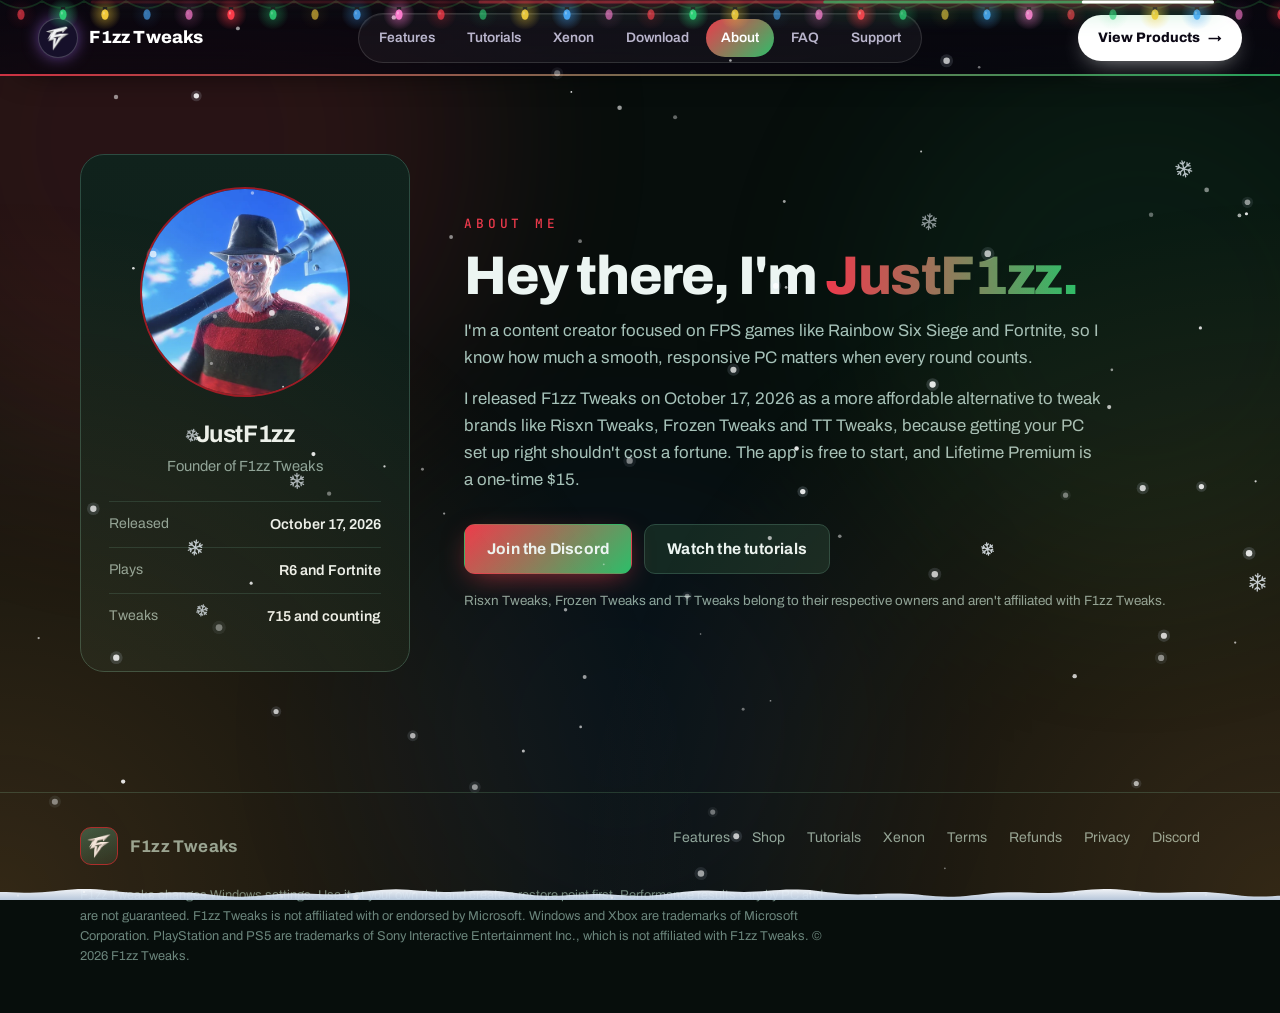
==== commit a2c97805: "Add files via upload" ====
--- a/about.html
+++ b/about.html
@@ -562,7 +562,7 @@
   .about-card .about-pfp{width:210px;height:210px;padding:0;margin-bottom:18px;border:2px solid #49387a;border-radius:50%;object-fit:cover;background:none}
 </style>
 <script src="season.js"></script>
-<link rel="stylesheet" href="site-header.css">
+<link rel="stylesheet" href="site-header.css?v=2">
 </head>
 <body>
 <div class="aurora" aria-hidden="true"><i></i><i></i><i></i></div>
--- a/site-header.css
+++ b/site-header.css
@@ -1,24 +1,28 @@
 /* The header on every F1zz Tweaks page (loaded after each page's own styles) */
 html{scroll-padding-top:92px}
-header.site-head{position:sticky;top:0;z-index:60;padding:0;background:rgba(9,6,15,.88);border:0;border-bottom:1px solid rgba(255,255,255,.1);border-radius:0;box-shadow:none;-webkit-backdrop-filter:blur(18px);backdrop-filter:blur(18px)}
-.site-head-in{position:relative;display:flex;align-items:center;gap:20px;width:min(1320px,92%);height:74px;margin:0 auto}
-header.site-head .brand{display:flex;align-items:center;gap:11px;margin:0;color:#fff;font-size:1.08rem;font-weight:800;letter-spacing:.2px;text-decoration:none;white-space:nowrap}
-header.site-head .brand img{width:36px;height:36px;padding:4px;border:1px solid rgba(255,255,255,.16);border-radius:10px;background:#16102a}
-.site-nav{display:flex;align-items:center;gap:30px;margin-left:auto}
-.site-nav a{position:relative;padding:6px 0;color:#a8a4bd;font-size:.86rem;font-weight:700;text-decoration:none;white-space:nowrap;transition:color .15s}
-.site-nav a:hover,.site-nav a:focus-visible,.site-nav a[aria-current=page]{color:#fff}
-.site-cta{flex:none;padding:13px 20px;border-radius:7px;background:var(--grad,linear-gradient(135deg,#7c5cff,#ff5cc8));color:#fff;font-size:.86rem;font-weight:800;text-decoration:none;white-space:nowrap;transition:filter .15s,transform .15s}
-.site-cta:hover{filter:brightness(1.1);transform:translateY(-1px)}
-.site-menu{display:none;flex:none;width:46px;height:46px;place-items:center;border:1px solid rgba(255,255,255,.18);border-radius:8px;background:none;color:#fff;cursor:pointer}
+header.site-head{position:sticky;top:0;z-index:60;padding:0;background:linear-gradient(180deg,rgba(9,6,15,.96),rgba(9,6,15,.78));border:0;border-radius:0;box-shadow:0 14px 34px -24px #000;-webkit-backdrop-filter:blur(20px) saturate(1.3);backdrop-filter:blur(20px) saturate(1.3)}
+header.site-head::after{content:"";position:absolute;left:0;right:0;bottom:0;height:2px;background:var(--grad,linear-gradient(90deg,#7c5cff,#ff5cc8));opacity:.85;pointer-events:none}
+.site-head-in{position:relative;display:grid;grid-template-columns:1fr auto 1fr;align-items:center;gap:18px;width:min(1400px,94%);height:76px;margin:0 auto}
+header.site-head .brand{justify-self:start;display:flex;align-items:center;gap:11px;margin:0;color:#fff;font-size:1.1rem;font-weight:800;letter-spacing:.2px;text-decoration:none;white-space:nowrap}
+header.site-head .brand img{width:40px;height:40px;padding:5px;border:1px solid rgba(255,255,255,.2);border-radius:50%;background:#16102a;box-shadow:0 0 18px -3px rgba(170,110,255,.8);transition:transform .35s cubic-bezier(.2,.7,.2,1)}
+header.site-head .brand:hover img{transform:rotate(-10deg) scale(1.06)}
+.site-nav{display:flex;align-items:center;gap:2px;padding:5px;border:1px solid rgba(255,255,255,.13);border-radius:99px;background:rgba(255,255,255,.045);box-shadow:inset 0 1px 0 rgba(255,255,255,.08)}
+.site-nav a{padding:8px 15px;border-radius:99px;color:#b9b5cc;font-size:.86rem;font-weight:600;text-decoration:none;white-space:nowrap;transition:color .15s,background .15s}
+.site-nav a:hover,.site-nav a:focus-visible{color:#fff;background:rgba(255,255,255,.1)}
+.site-nav a[aria-current=page]{color:#fff;background:var(--grad,linear-gradient(135deg,#7c5cff,#ff5cc8))}
+.site-cta{justify-self:end;display:inline-flex;align-items:center;gap:8px;padding:12px 20px;border-radius:99px;background:#fff;color:#0d0916;font-size:.86rem;font-weight:800;text-decoration:none;white-space:nowrap;box-shadow:0 8px 24px -10px rgba(255,255,255,.65);transition:transform .15s,box-shadow .15s}
+.site-cta::after{content:"\2192";transition:transform .15s}
+.site-cta:hover{transform:translateY(-1px);box-shadow:0 12px 30px -10px rgba(255,255,255,.85)}
+.site-cta:hover::after{transform:translateX(3px)}
+.site-menu{display:none;width:46px;height:46px;place-items:center;border:1px solid rgba(255,255,255,.18);border-radius:50%;background:rgba(255,255,255,.05);color:#fff;cursor:pointer}
 .site-menu svg{width:22px;height:22px;fill:none;stroke:currentColor;stroke-width:2;stroke-linecap:round}
 .site-head :focus-visible{outline:2px solid #b096ff;outline-offset:3px}
-@media (max-width:980px){
-  .site-head-in{height:68px}
-  .site-menu{display:grid;margin-left:0}
-  .site-cta{margin-left:auto;padding:11px 14px;font-size:.8rem}
-  .site-nav{position:absolute;top:100%;left:-4.35%;right:-4.35%;display:none;flex-direction:column;align-items:stretch;gap:0;margin:0;padding:8px 4.35% 14px;background:rgba(9,6,15,.98);border-bottom:1px solid rgba(255,255,255,.1)}
+@media (max-width:1120px){
+  .site-head-in{display:flex;height:68px;gap:12px}
+  .site-menu{display:grid;flex:none}
+  .site-cta{margin-left:auto;padding:11px 15px;font-size:.8rem}
+  .site-nav{position:absolute;top:100%;left:-3.2%;right:-3.2%;display:none;flex-direction:column;align-items:stretch;gap:2px;padding:10px 3.2% 16px;border:0;border-radius:0 0 20px 20px;background:rgba(9,6,15,.98);box-shadow:0 26px 44px -22px #000}
   .site-nav.open{display:flex}
-  .site-nav a{padding:13px 0;font-size:1rem;border-bottom:1px solid rgba(255,255,255,.06)}
-  .site-nav a:last-child{border-bottom:0}
+  .site-nav a{padding:13px 14px;border-radius:12px;font-size:1rem}
 }
-@media (max-width:400px){header.site-head .brand span{display:none}}
+@media (max-width:420px){header.site-head .brand span{display:none}.site-cta::after{display:none}}
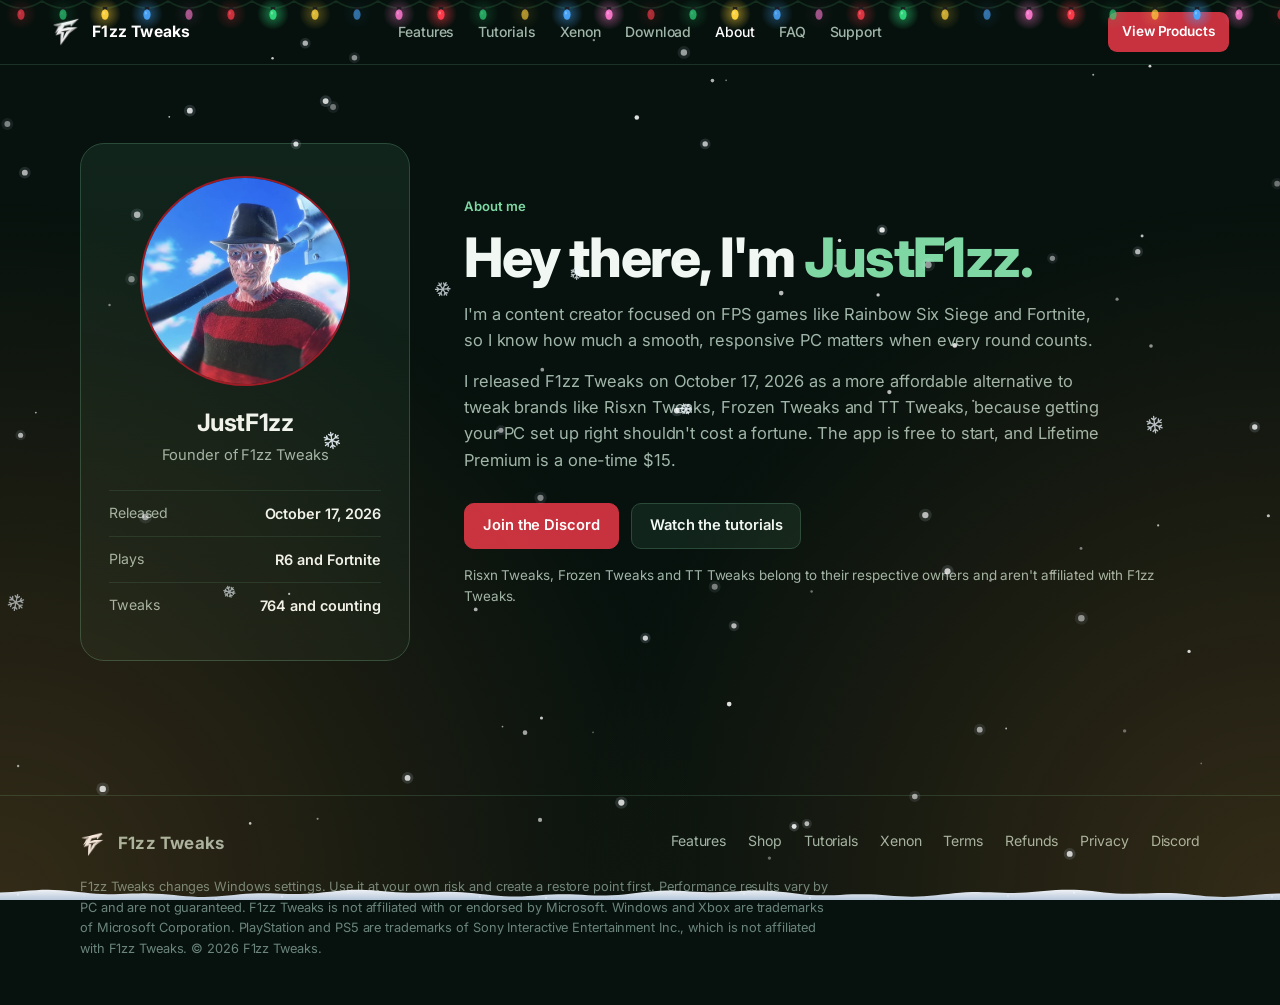
==== commit f932403d: "Add files via upload" ====
--- a/about.html
+++ b/about.html
@@ -6,7 +6,7 @@
 <title>About · F1zz Tweaks</title>
 <link rel="canonical" href="https://f1zztweaks.com/about">
 <meta name="description" content="Meet JustF1zz, the content creator behind F1zz Tweaks, an affordable PC and console tweaks brand released on October 17, 2026.">
-<meta name="theme-color" content="#7c5cff">
+<meta name="theme-color" content="#070c18">
 <link rel="icon" href="/favicon.ico" sizes="32x32">
 <link rel="icon" type="image/png" sizes="48x48" href="/favicon-48.png">
 <link rel="icon" type="image/png" sizes="96x96" href="/favicon-96.png">
@@ -29,10 +29,10 @@
 <link href="https://fonts.googleapis.com/css2?family=Archivo:wght@400;500;600;700;800;900&family=JetBrains+Mono:wght@500;700&display=swap" rel="stylesheet">
 <style>
   :root{
-    --bg:#09060f; --panel:#110d1a; --panel2:#161022; --stroke:#271f38; --stroke2:#352c4c;
-    --text:#f1e7fa; --muted:#8e8ca6; --blue:#7c5cff; --blue2:#b096ff; --violet:#ff5cc8;
+    --bg:#06090f; --panel:#0d111a; --panel2:#101622; --stroke:#1f2738; --stroke2:#2c374c;
+    --text:#e7edfa; --muted:#8c95a6; --blue:#6896f3; --blue2:#9ebcf7; --violet:#68a4f3;
     --green:#54d696; --amber:#ffbe50;
-    --grad:linear-gradient(135deg,#7c5cff 0%,#ff5cc8 100%);
+    --grad:linear-gradient(135deg,#6896f3 0%,#68a4f3 100%);
     --radius:20px;
   }
   *{box-sizing:border-box;margin:0;padding:0}
@@ -42,8 +42,8 @@
     font-family:"Segoe UI",system-ui,-apple-system,Roboto,Helvetica,Arial,sans-serif;
     background:var(--bg); color:var(--text); line-height:1.6; -webkit-font-smoothing:antialiased;
     background-image:
-      radial-gradient(900px 500px at 85% -5%, rgba(124,92,255,.2), transparent 60%),
-      radial-gradient(700px 480px at 0% 12%, rgba(255,92,200,.10), transparent 60%);
+      radial-gradient(900px 500px at 85% -5%, rgba(104,150,243,.2), transparent 60%),
+      radial-gradient(700px 480px at 0% 12%, rgba(104,164,243,.10), transparent 60%);
     background-repeat:no-repeat;
   }
   a{color:inherit;text-decoration:none}
@@ -53,19 +53,19 @@
   .grad-text{background:var(--grad);-webkit-background-clip:text;background-clip:text;color:transparent}
 
   /* ---------- nav ---------- */
-  header{position:sticky;top:0;z-index:50;backdrop-filter:blur(14px);background:rgba(9,7,15,.72);border-bottom:1px solid rgba(38,31,54,.7)}
+  header{position:sticky;top:0;z-index:50;backdrop-filter:blur(14px);background:rgba(7,10,15,.72);border-bottom:1px solid rgba(31,39,54,.7)}
   .nav{display:flex;align-items:center;gap:28px;height:68px}
   .brand{display:flex;align-items:center;gap:12px;font-weight:700;font-size:1.06rem;letter-spacing:.2px}
-  .brand img{width:38px;height:38px;border-radius:11px;background:linear-gradient(160deg,#2a1f52,#140f20);border:1px solid #473780;padding:5px}
+  .brand img{width:38px;height:38px;border-radius:11px;background:linear-gradient(160deg,#1f3052,#0f1520);border:1px solid #374f80;padding:5px}
   .nav-links{display:flex;gap:24px;margin-left:12px;color:var(--muted);font-size:.95rem}
   .nav-links a:hover{color:var(--text)}
   .nav-cta{margin-left:auto;display:flex;gap:10px}
 
   /* ---------- buttons ---------- */
-  .btn{display:inline-flex;align-items:center;justify-content:center;gap:8px;padding:12px 22px;border-radius:13px;font-weight:600;font-size:.97rem;border:1px solid var(--stroke2);background:#1a1429;color:var(--text);cursor:pointer;transition:transform .15s,border-color .15s,background .15s,box-shadow .15s}
-  .btn:hover{border-color:#52467a;background:#241b3a;transform:translateY(-1px)}
-  .btn.primary{border-color:transparent;background:var(--grad);box-shadow:0 8px 28px -8px rgba(150,90,255,.65)}
-  .btn.primary:hover{box-shadow:0 12px 34px -8px rgba(170,110,255,.85);filter:brightness(1.08)}
+  .btn{display:inline-flex;align-items:center;justify-content:center;gap:8px;padding:12px 22px;border-radius:13px;font-weight:600;font-size:.97rem;border:1px solid var(--stroke2);background:#141b29;color:var(--text);cursor:pointer;transition:transform .15s,border-color .15s,background .15s,box-shadow .15s}
+  .btn:hover{border-color:#46577a;background:#1b253a;transform:translateY(-1px)}
+  .btn.primary{border-color:transparent;background:var(--grad);box-shadow:0 8px 28px -8px rgba(102,149,243,.65)}
+  .btn.primary:hover{box-shadow:0 12px 34px -8px rgba(121,162,244,.85);filter:brightness(1.08)}
   .btn.small{padding:9px 16px;font-size:.9rem;border-radius:11px}
   .btn.block{width:100%}
   .btn.disabled,a[data-need]:not([data-ready]){opacity:.45;pointer-events:none;filter:grayscale(.4)}
@@ -73,10 +73,10 @@
 
   /* ---------- hero ---------- */
   .hero{padding:78px 0 54px;display:grid;grid-template-columns:1.02fr 1fr;gap:54px;align-items:center}
-  .pill{display:inline-flex;align-items:center;gap:8px;padding:7px 14px;border-radius:99px;border:1px solid #2e2548;background:rgba(30,20,52,.7);font-size:.82rem;color:var(--blue2);font-weight:600;letter-spacing:.3px}
+  .pill{display:inline-flex;align-items:center;gap:8px;padding:7px 14px;border-radius:99px;border:1px solid #253148;background:rgba(20,31,52,.7);font-size:.82rem;color:var(--blue2);font-weight:600;letter-spacing:.3px}
   .pill i{width:7px;height:7px;border-radius:50%;background:var(--green);box-shadow:0 0 10px var(--green)}
   h1{font-size:clamp(2.4rem,5.4vw,3.9rem);line-height:1.06;letter-spacing:-1.4px;margin:20px 0 18px}
-  .lead{font-size:1.14rem;color:#aeaac6;max-width:540px}
+  .lead{font-size:1.14rem;color:#aab3c6;max-width:540px}
   .hero-cta{display:flex;flex-wrap:wrap;gap:12px;margin:30px 0 16px}
   .fine{font-size:.84rem;color:var(--muted)}
   .stats{display:flex;gap:34px;margin-top:34px}
@@ -85,62 +85,62 @@
 
   /* ---------- app mock ---------- */
   .stage{position:relative}
-  .stage::before{content:"";position:absolute;inset:-8% -6%;background:radial-gradient(closest-side,rgba(150,100,255,.34),transparent 72%);filter:blur(10px);z-index:0}
-  .app{position:relative;z-index:1;display:grid;grid-template-columns:150px 1fr;border-radius:22px;overflow:hidden;border:1px solid #33295a;background:#0e0a17;box-shadow:0 40px 90px -30px rgba(0,0,0,.9),0 0 0 1px rgba(255,255,255,.02) inset;transform:perspective(1400px) rotateY(-7deg) rotateX(2.5deg);transition:transform .5s}
+  .stage::before{content:"";position:absolute;inset:-8% -6%;background:radial-gradient(closest-side,rgba(112,156,243,.34),transparent 72%);filter:blur(10px);z-index:0}
+  .app{position:relative;z-index:1;display:grid;grid-template-columns:150px 1fr;border-radius:22px;overflow:hidden;border:1px solid #29395a;background:#0a0e17;box-shadow:0 40px 90px -30px rgba(0,0,0,.9),0 0 0 1px rgba(255,255,255,.02) inset;transform:perspective(1400px) rotateY(-7deg) rotateX(2.5deg);transition:transform .5s}
   .stage:hover .app{transform:perspective(1400px) rotateY(-2deg) rotateX(1deg)}
-  .a-side{background:linear-gradient(180deg,#1e1240 0%,#0d0a15 46%);padding:16px 12px;border-right:1px solid #221a30}
+  .a-side{background:linear-gradient(180deg,#14223d 0%,#0a0e15 46%);padding:16px 12px;border-right:1px solid #1a2130}
   .a-logo{display:flex;align-items:center;gap:8px;font-weight:700;font-size:.78rem;margin-bottom:16px}
-  .a-logo img{width:26px;height:26px;border-radius:8px;border:1px solid #473780;background:#1d1538;padding:3px}
-  .a-nav{display:flex;flex-direction:column;gap:5px;font-size:.72rem;color:#9a98b4}
+  .a-logo img{width:26px;height:26px;border-radius:8px;border:1px solid #374f80;background:#152138;padding:3px}
+  .a-nav{display:flex;flex-direction:column;gap:5px;font-size:.72rem;color:#98a1b4}
   .a-nav div{padding:8px 10px;border-radius:9px}
-  .a-nav .act{background:#261552;border:1px solid #5a3fa8;color:#fff;position:relative}
+  .a-nav .act{background:#1a2b4d;border:1px solid #3f62a8;color:#fff;position:relative}
   .a-nav .act::before{content:"";position:absolute;left:0;top:9px;bottom:9px;width:3px;border-radius:3px;background:var(--blue2)}
-  .a-live{margin-top:16px;font-size:.62rem;color:#9a98b4}
-  .a-bar{height:5px;border-radius:4px;background:#241c34;margin:5px 0 10px;overflow:hidden}
+  .a-live{margin-top:16px;font-size:.62rem;color:#98a1b4}
+  .a-bar{height:5px;border-radius:4px;background:#1c2434;margin:5px 0 10px;overflow:hidden}
   .a-bar span{display:block;height:100%;border-radius:4px;background:var(--grad)}
   .a-main{padding:16px 16px 18px}
   .a-title{display:flex;justify-content:space-between;align-items:center;margin-bottom:12px}
   .a-title b{font-size:.95rem}
-  .a-title span{color:#72728c;font-size:.8rem;letter-spacing:3px}
+  .a-title span{color:#727b8c;font-size:.8rem;letter-spacing:3px}
   .a-pills{display:flex;gap:6px;margin-bottom:12px;flex-wrap:wrap}
-  .a-pills i{font-style:normal;font-size:.62rem;padding:4px 10px;border-radius:99px;border:1px solid #2f2644;color:#8e8ca6}
-  .a-pills i.on{border-color:#7d5ee0;background:#2c1a63;color:#fff}
+  .a-pills i{font-style:normal;font-size:.62rem;padding:4px 10px;border-radius:99px;border:1px solid #263044;color:#8c95a6}
+  .a-pills i.on{border-color:#5e89e0;background:#1a3263;color:#fff}
   .a-grid{display:grid;grid-template-columns:repeat(2,minmax(0,1fr));gap:9px}
-  .card{min-width:0;position:relative;border:1px solid #261e37;border-radius:14px;padding:10px;background:linear-gradient(180deg,#18122a,#130e1d);overflow:hidden}
-  .card.on{border-color:#4f3a96}
+  .card{min-width:0;position:relative;border:1px solid #1e2637;border-radius:14px;padding:10px;background:linear-gradient(180deg,#121a2a,#0e131d);overflow:hidden}
+  .card.on{border-color:#3a5996}
   .card.on::before{content:"";position:absolute;left:0;right:0;top:0;height:3px;background:var(--grad)}
   .c-top{display:flex;align-items:center;gap:6px}
-  .tile{width:22px;height:22px;border-radius:7px;display:grid;place-items:center;background:#201832;border:1px solid #2f2644;flex:none}
-  .card.on .tile{background:#301c6c;border-color:#6c49c4}
-  .tile svg{width:12px;height:12px;fill:none;stroke:#8e8ca6;stroke-width:2;stroke-linecap:round;stroke-linejoin:round}
+  .tile{width:22px;height:22px;border-radius:7px;display:grid;place-items:center;background:#182132;border:1px solid #263044;flex:none}
+  .card.on .tile{background:#1c376c;border-color:#4972c4}
+  .tile svg{width:12px;height:12px;fill:none;stroke:#8c95a6;stroke-width:2;stroke-linecap:round;stroke-linejoin:round}
   .card.on .tile svg{stroke:var(--blue2)}
   .c-name{font-size:.64rem;font-weight:600;line-height:1.2;flex:1;min-width:0;overflow-wrap:break-word}
-  .tg{width:28px;height:16px;border-radius:9px;background:#2e2540;position:relative;flex:none}
-  .tg::after{content:"";position:absolute;top:2px;left:2px;width:12px;height:12px;border-radius:50%;background:#a19eb8;transition:.2s}
+  .tg{width:28px;height:16px;border-radius:9px;background:#252e40;position:relative;flex:none}
+  .tg::after{content:"";position:absolute;top:2px;left:2px;width:12px;height:12px;border-radius:50%;background:#9ea7b8;transition:.2s}
   .tg.on{background:var(--grad)}
   .tg.on::after{left:14px;background:#fff}
-  .c-desc{font-size:.58rem;color:#828098;margin:7px 0 7px;line-height:1.35}
+  .c-desc{font-size:.58rem;color:#808898;margin:7px 0 7px;line-height:1.35}
   .chips{display:flex;gap:5px}
   .chip{font-size:.5rem;font-weight:700;letter-spacing:.4px;padding:2px 6px;border-radius:5px}
   .chip.safe{background:#0e3428;color:var(--green)}
   .chip.pro{background:var(--grad);color:#fff}
   .a-live2{display:grid;grid-template-columns:repeat(3,minmax(0,1fr));gap:9px;margin-top:10px}
-  .gauge{border:1px solid #261e37;border-radius:14px;padding:10px;background:#130e1d;display:flex;align-items:center;gap:9px}
-  .ring{--v:37;width:38px;height:38px;border-radius:50%;background:conic-gradient(var(--blue) calc(var(--v)*1%), #241c34 0);position:relative;flex:none}
-  .ring::after{content:"";position:absolute;inset:5px;border-radius:50%;background:#130e1d}
-  .gauge small{display:block;font-size:.5rem;color:#72728c;letter-spacing:.8px}
+  .gauge{border:1px solid #1e2637;border-radius:14px;padding:10px;background:#0e131d;display:flex;align-items:center;gap:9px}
+  .ring{--v:37;width:38px;height:38px;border-radius:50%;background:conic-gradient(var(--blue) calc(var(--v)*1%), #1c2434 0);position:relative;flex:none}
+  .ring::after{content:"";position:absolute;inset:5px;border-radius:50%;background:#0e131d}
+  .gauge small{display:block;font-size:.5rem;color:#727b8c;letter-spacing:.8px}
   .gauge b{font-size:.78rem}
 
   /* ---------- sections ---------- */
   section{padding:76px 0}
   .eyebrow{font-size:.8rem;letter-spacing:2px;font-weight:700;color:var(--blue2);text-transform:uppercase}
   h2{font-size:clamp(1.8rem,3.6vw,2.6rem);letter-spacing:-.8px;line-height:1.15;margin:12px 0 14px}
-  .sec-lead{color:#aaa6c2;max-width:640px;font-size:1.05rem}
+  .sec-lead{color:#a6afc2;max-width:640px;font-size:1.05rem}
   .grid3{display:grid;grid-template-columns:repeat(3,1fr);gap:18px;margin-top:40px}
   .feat{padding:26px;border-radius:var(--radius);border:1px solid var(--stroke);background:linear-gradient(180deg,var(--panel2),var(--panel));position:relative;overflow:hidden;transition:border-color .2s,transform .2s}
   .feat::before{content:"";position:absolute;left:24px;right:24px;top:0;height:1px;background:linear-gradient(90deg,transparent,rgba(255,255,255,.2),transparent)}
-  .feat:hover{border-color:#463c68;transform:translateY(-3px)}
-  .ico{width:44px;height:44px;border-radius:13px;display:grid;place-items:center;background:#1d1538;border:1px solid #463582;margin-bottom:16px}
+  .feat:hover{border-color:#3c4b68;transform:translateY(-3px)}
+  .ico{width:44px;height:44px;border-radius:13px;display:grid;place-items:center;background:#152138;border:1px solid #354f82;margin-bottom:16px}
   .ico svg{width:22px;height:22px;fill:none;stroke:var(--blue2);stroke-width:1.8;stroke-linecap:round;stroke-linejoin:round}
   .feat h3{font-size:1.08rem;margin-bottom:8px}
   .feat p{color:var(--muted);font-size:.95rem}
@@ -148,24 +148,24 @@
   /* ---------- plans ---------- */
   .plans{display:grid;grid-template-columns:1fr 1.18fr;gap:20px;margin-top:42px;align-items:stretch}
   .plan{padding:32px;border-radius:24px;border:1px solid var(--stroke);background:linear-gradient(180deg,var(--panel2),var(--panel));display:flex;flex-direction:column}
-  .plan.pro{border-color:#593c8f;background:linear-gradient(160deg,#2b1a5a 0%,#150f24 52%);position:relative;box-shadow:0 30px 80px -40px rgba(150,90,255,.55)}
-  .tag{align-self:flex-start;font-size:.72rem;font-weight:700;letter-spacing:1.2px;padding:5px 12px;border-radius:99px;background:#20182f;color:var(--muted)}
+  .plan.pro{border-color:#3c588f;background:linear-gradient(160deg,#1a2f5a 0%,#0f1624 52%);position:relative;box-shadow:0 30px 80px -40px rgba(102,149,243,.55)}
+  .tag{align-self:flex-start;font-size:.72rem;font-weight:700;letter-spacing:1.2px;padding:5px 12px;border-radius:99px;background:#18202f;color:var(--muted)}
   .pro .tag{background:var(--grad);color:#fff}
   .plan h3{font-size:1.6rem;margin:16px 0 4px}
   .plan .sub{color:var(--muted);font-size:.95rem;margin-bottom:20px}
   .list{list-style:none;display:grid;gap:11px;margin-bottom:26px}
-  .list li{display:flex;gap:11px;font-size:.96rem;color:#cdc7df}
+  .list li{display:flex;gap:11px;font-size:.96rem;color:#c7cfdf}
   .list li::before{content:"";width:18px;height:18px;border-radius:50%;flex:none;margin-top:3px;background:#0e3428 url("data:image/svg+xml,%3Csvg xmlns='http://www.w3.org/2000/svg' viewBox='0 0 24 24' fill='none' stroke='%2354d696' stroke-width='3.4' stroke-linecap='round' stroke-linejoin='round'%3E%3Cpath d='M5 12.5l4.5 4.5L19 7.5'/%3E%3C/svg%3E") center/11px no-repeat}
-  .pro .list li::before{background-color:#361f60}
+  .pro .list li::before{background-color:#1f3560}
   .pchips{display:flex;flex-wrap:wrap;gap:7px;margin:4px 0 26px}
-  .pchips span{font-size:.78rem;padding:5px 11px;border-radius:99px;border:1px solid #463170;background:rgba(80,64,170,.18);color:#ddc3fb}
+  .pchips span{font-size:.78rem;padding:5px 11px;border-radius:99px;border:1px solid #314670;background:rgba(64,99,170,.18);color:#c4d6fa}
   .price-row{display:grid;grid-template-columns:1fr 1fr;gap:12px;margin-top:auto}
-  .opt{border:1px solid #483175;border-radius:16px;padding:16px;background:rgba(12,9,22,.55);display:flex;flex-direction:column;gap:10px}
+  .opt{border:1px solid #314875;border-radius:16px;padding:16px;background:rgba(9,13,22,.55);display:flex;flex-direction:column;gap:10px}
   .opt .p{font-size:1.9rem;font-weight:800;letter-spacing:-1px}
   .opt .p small{font-size:.82rem;font-weight:500;color:var(--muted);letter-spacing:0}
   .opt .l{font-size:.86rem;color:var(--muted)}
   .note{margin-top:16px;font-size:.84rem;color:var(--muted);display:flex;gap:9px}
-  .note b{color:#d2cbe4}
+  .note b{color:#cbd3e4}
 
   /* ---------- how ---------- */
   .steps{display:grid;grid-template-columns:repeat(3,1fr);gap:18px;margin-top:40px;counter-reset:s}
@@ -173,33 +173,33 @@
   .step::before{counter-increment:s;content:counter(s);display:grid;place-items:center;width:38px;height:38px;border-radius:50%;background:var(--grad);font-weight:800;margin-bottom:16px}
   .step h3{margin-bottom:7px}
   .step p{color:var(--muted);font-size:.95rem}
-  .callout{margin-top:22px;padding:18px 22px;border-radius:16px;border:1px solid #40335f;background:rgba(30,22,56,.55);color:#beb9d6;font-size:.95rem}
+  .callout{margin-top:22px;padding:18px 22px;border-radius:16px;border:1px solid #33425f;background:rgba(22,33,56,.55);color:#b9c3d6;font-size:.95rem}
   .callout b{color:#fff}
 
   /* ---------- faq ---------- */
   .faq{margin-top:34px;display:grid;gap:12px;max-width:880px}
   details{border:1px solid var(--stroke);border-radius:16px;background:var(--panel);padding:0 22px;transition:border-color .2s}
-  details[open]{border-color:#463c68;background:var(--panel2)}
+  details[open]{border-color:#3c4b68;background:var(--panel2)}
   summary{cursor:pointer;list-style:none;padding:19px 0;font-weight:600;display:flex;justify-content:space-between;gap:16px}
   summary::-webkit-details-marker{display:none}
   summary::after{content:"+";color:var(--blue2);font-size:1.4rem;line-height:1}
   details[open] summary::after{content:"–"}
-  details p{padding:0 0 20px;color:#aaa6c2;font-size:.97rem}
+  details p{padding:0 0 20px;color:#a6afc2;font-size:.97rem}
   details p + p{margin-top:-8px}
 
   /* ---------- footer ---------- */
-  .cta{margin:20px 0 10px;padding:46px;border-radius:28px;text-align:center;border:1px solid #4c3a8c;background:linear-gradient(135deg,rgba(124,92,255,.2),rgba(255,92,200,.18))}
+  .cta{margin:20px 0 10px;padding:46px;border-radius:28px;text-align:center;border:1px solid #3a558c;background:linear-gradient(135deg,rgba(104,150,243,.2),rgba(104,164,243,.18))}
   .cta h2{margin-top:0}
   .cta .hero-cta{justify-content:center}
   footer{border-top:1px solid var(--stroke);padding:34px 0 46px;margin-top:50px;color:var(--muted);font-size:.88rem}
   .foot{display:flex;flex-wrap:wrap;gap:20px 36px;justify-content:space-between}
   .foot nav{display:flex;gap:22px;flex-wrap:wrap}
   .foot a:hover{color:var(--text)}
-  .legal{margin-top:20px;font-size:.8rem;color:#6c6b85;max-width:760px}
+  .legal{margin-top:20px;font-size:.8rem;color:#6b7485;max-width:760px}
 
   /* ---------- download notice ---------- */
   .dl-notice{position:fixed;left:50%;bottom:26px;transform:translateX(-50%) translateY(20px);opacity:0;pointer-events:none;z-index:80;max-width:92vw;
-    padding:14px 22px;border-radius:16px;border:1px solid #4c3a8c;background:rgba(18,13,30,.95);backdrop-filter:blur(12px);
+    padding:14px 22px;border-radius:16px;border:1px solid #3a558c;background:rgba(13,19,30,.95);backdrop-filter:blur(12px);
     box-shadow:0 18px 50px -12px rgba(0,0,0,.8);font-size:.95rem;transition:opacity .25s,transform .25s}
   .dl-notice.show{opacity:1;transform:translateX(-50%) translateY(0);pointer-events:auto}
   .dl-notice b{display:block}
@@ -207,7 +207,7 @@
   .dl-notice a{color:var(--blue2);text-decoration:underline}
 
   /* ---------- before-you-buy step (Device ID + agreement) ---------- */
-  .buy-gate{position:fixed;inset:0;z-index:90;display:none;align-items:center;justify-content:center;padding:16px;background:rgba(5,3,10,.78);backdrop-filter:blur(6px)}
+  .buy-gate{position:fixed;inset:0;z-index:90;display:none;align-items:center;justify-content:center;padding:16px;background:rgba(3,5,10,.78);backdrop-filter:blur(6px)}
   .buy-gate.show{display:flex}
   .bg-box{width:100%;max-width:520px;max-height:calc(100vh - 32px);overflow:auto;padding:28px 26px 24px;border-radius:20px;border:1px solid var(--stroke2);background:var(--panel);box-shadow:0 30px 80px -20px rgba(0,0,0,.9)}
   .bg-box h3{font-size:1.35rem;margin-bottom:4px}
@@ -216,13 +216,13 @@
   .bg-box ol li{margin-bottom:4px}
   .bg-box ol b{color:var(--text)}
   .bg-box label.bg-lbl{display:block;font-weight:700;font-size:.85rem;margin-bottom:6px}
-  .bg-box input[type=text],.bg-box input[type=email]{width:100%;padding:13px 14px;border-radius:12px;border:1px solid var(--stroke2);background:#0c0914;color:var(--text);font:600 1.15rem "JetBrains Mono",ui-monospace,monospace;letter-spacing:3px;text-transform:uppercase}
+  .bg-box input[type=text],.bg-box input[type=email]{width:100%;padding:13px 14px;border-radius:12px;border:1px solid var(--stroke2);background:#090d14;color:var(--text);font:600 1.15rem "JetBrains Mono",ui-monospace,monospace;letter-spacing:3px;text-transform:uppercase}
   .bg-box input[type=email]{font-family:inherit;font-size:1rem;font-weight:500;letter-spacing:0;text-transform:none}
   .bg-box input:focus{outline:none;border-color:var(--blue2)}
   .bg-box input.bad{border-color:#ff5c7a}
   .bg-err{min-height:20px;margin:6px 0 12px;font-size:.84rem;color:#ff7d95}
-  .bg-agree{display:flex;gap:10px;align-items:flex-start;padding:13px 14px;border-radius:12px;border:1px solid var(--stroke);background:#0e0a17;font-size:.9rem;color:var(--muted);cursor:pointer}
-  .bg-agree input{margin-top:3px;width:18px;height:18px;flex:none;accent-color:#9b7bff}
+  .bg-agree{display:flex;gap:10px;align-items:flex-start;padding:13px 14px;border-radius:12px;border:1px solid var(--stroke);background:#0a0e17;font-size:.9rem;color:var(--muted);cursor:pointer}
+  .bg-agree input{margin-top:3px;width:18px;height:18px;flex:none;accent-color:#85aaf5}
   .bg-agree a{color:var(--blue2);text-decoration:underline}
   .bg-btns{display:flex;gap:10px;margin-top:18px}
   .bg-btns .btn{flex:1}
@@ -236,19 +236,19 @@
   body{background-image:none}
   .aurora{position:fixed;inset:0;z-index:-1;overflow:hidden;pointer-events:none}
   .aurora i{position:absolute;border-radius:50%;filter:blur(100px);will-change:transform}
-  .aurora i:nth-child(1){width:640px;height:640px;left:-160px;top:-180px;background:#6a3dff;opacity:.5;animation:drift1 26s ease-in-out infinite alternate}
-  .aurora i:nth-child(2){width:560px;height:560px;right:-140px;top:4%;background:#ff3fb4;opacity:.28;animation:drift2 30s ease-in-out infinite alternate}
+  .aurora i:nth-child(1){width:640px;height:640px;left:-160px;top:-180px;background:#4c83f0;opacity:.5;animation:drift1 26s ease-in-out infinite alternate}
+  .aurora i:nth-child(2){width:560px;height:560px;right:-140px;top:4%;background:#4d94f1;opacity:.28;animation:drift2 30s ease-in-out infinite alternate}
   .aurora i:nth-child(3){width:520px;height:520px;left:28%;top:52%;background:#2d6bff;opacity:.2;animation:drift3 34s ease-in-out infinite alternate}
   @keyframes drift1{to{transform:translate(180px,140px) scale(1.15)}}
   @keyframes drift2{to{transform:translate(-160px,200px) scale(.9)}}
   @keyframes drift3{to{transform:translate(120px,-160px) scale(1.2)}}
   html{scroll-padding-top:98px}
   header{background:none;border:0;backdrop-filter:none;padding-top:12px}
-  .nav{height:64px;padding:0 14px 0 18px;border:1px solid var(--stroke2);border-radius:20px;background:rgba(14,10,24,.66);backdrop-filter:blur(18px);box-shadow:0 18px 44px -22px rgba(0,0,0,.85)}
+  .nav{height:64px;padding:0 14px 0 18px;border:1px solid var(--stroke2);border-radius:20px;background:rgba(10,15,24,.66);backdrop-filter:blur(18px);box-shadow:0 18px 44px -22px rgba(0,0,0,.85)}
   .nav-links a{position:relative;padding:4px 0}
   .nav-links a::after{content:"";position:absolute;left:0;right:0;bottom:-2px;height:2px;border-radius:2px;background:var(--grad);transform:scaleX(0);transform-origin:left;transition:transform .25s}
   .nav-links a:hover::after{transform:scaleX(1)}
-  .grad-text{background-image:linear-gradient(90deg,#8d6bff,#ff5cc8,#8d6bff);background-size:200% auto;animation:shine 7s linear infinite}
+  .grad-text{background-image:linear-gradient(90deg,#76a0f4,#68a4f3,#76a0f4);background-size:200% auto;animation:shine 7s linear infinite}
   @keyframes shine{to{background-position:200% center}}
   h1{font-size:clamp(2.5rem,5.8vw,4.3rem);letter-spacing:-2px}
   .btn.primary{position:relative;overflow:hidden}
@@ -259,65 +259,65 @@
 
   /* app preview: top tabs + bottom stats bar, like the real app */
   .app{grid-template-columns:1fr;grid-template-rows:auto 1fr auto}
-  .a-head{display:flex;align-items:center;gap:10px;padding:10px 12px;border-bottom:1px solid #251c3a;background:linear-gradient(90deg,#2a1a5c,#120d1d)}
+  .a-head{display:flex;align-items:center;gap:10px;padding:10px 12px;border-bottom:1px solid #1c263a;background:linear-gradient(90deg,#1a305c,#0d121d)}
   .a-logo{margin:0}
   .a-tabs{display:flex;align-items:center;gap:3px;margin-left:6px}
-  .a-tabs span{width:26px;height:26px;border-radius:9px;display:grid;place-items:center;color:#9a94b0}
-  .a-tabs span.act{width:auto;padding:0 10px 0 7px;gap:6px;display:flex;align-items:center;background:#2c1a63;border:1px solid #5a3fa8;color:#fff;font-size:.62rem;font-weight:600}
+  .a-tabs span{width:26px;height:26px;border-radius:9px;display:grid;place-items:center;color:#949db0}
+  .a-tabs span.act{width:auto;padding:0 10px 0 7px;gap:6px;display:flex;align-items:center;background:#1a3263;border:1px solid #3f62a8;color:#fff;font-size:.62rem;font-weight:600}
   .a-tabs svg{width:13px;height:13px;fill:none;stroke:currentColor;stroke-width:2;stroke-linecap:round;stroke-linejoin:round}
   .a-dots{margin-left:auto;display:flex;gap:4px}
-  .a-dots i{width:9px;height:9px;border-radius:50%;background:linear-gradient(135deg,#7c5cff,#ff5cc8)}
+  .a-dots i{width:9px;height:9px;border-radius:50%;background:linear-gradient(135deg,#6896f3,#68a4f3)}
   .a-dots i:nth-child(2){background:linear-gradient(135deg,#20c48a,#54e2aa)}
   .a-dots i:nth-child(3){background:linear-gradient(135deg,#ff7a46,#ffaa70)}
   .a-dots i:nth-child(4){background:linear-gradient(135deg,#ffbc34,#ffd676)}
   .a-dots i:nth-child(5){background:linear-gradient(135deg,#3cdcc8,#82f0e1)}
-  .a-foot{display:flex;gap:14px;align-items:center;padding:9px 14px;border-top:1px solid #251c3a;font-size:.56rem;letter-spacing:.6px;color:#9a94b0;background:#0e0a17}
+  .a-foot{display:flex;gap:14px;align-items:center;padding:9px 14px;border-top:1px solid #1c263a;font-size:.56rem;letter-spacing:.6px;color:#949db0;background:#0a0e17}
   .a-foot .mb{flex:1;min-width:0}
   .a-foot .a-bar{margin:4px 0 0}
-  .a-foot em{font-style:normal;color:#b096ff;font-weight:700}
-  .float{position:absolute;z-index:3;padding:11px 15px;border-radius:16px;background:rgba(22,15,38,.82);border:1px solid #3a2e5c;backdrop-filter:blur(12px);box-shadow:0 22px 50px -18px rgba(0,0,0,.85);font-size:.78rem;animation:bob 6.5s ease-in-out infinite}
+  .a-foot em{font-style:normal;color:#9ebcf7;font-weight:700}
+  .float{position:absolute;z-index:3;padding:11px 15px;border-radius:16px;background:rgba(15,23,38,.82);border:1px solid #2e3d5c;backdrop-filter:blur(12px);box-shadow:0 22px 50px -18px rgba(0,0,0,.85);font-size:.78rem;animation:bob 6.5s ease-in-out infinite}
   .float b{display:block;font-size:.84rem}
   .float span{color:var(--muted);font-size:.74rem}
   .float.f1{right:-18px;top:-22px}
   .float.f2{left:-26px;bottom:34px;animation-delay:-3s;display:flex;align-items:center;gap:12px}
   .float .ring{width:42px;height:42px}
-  .float .ring::after{background:#18102a}
+  .float .ring::after{background:#10192a}
   @keyframes bob{50%{transform:translateY(-9px)}}
 
   /* category marquee */
-  .marquee{overflow:hidden;border-block:1px solid var(--stroke);background:rgba(16,11,28,.55);backdrop-filter:blur(6px);padding:15px 0;margin:6px 0 0;-webkit-mask-image:linear-gradient(90deg,transparent,#000 8%,#000 92%,transparent);mask-image:linear-gradient(90deg,transparent,#000 8%,#000 92%,transparent)}
-  .marquee div{display:flex;gap:44px;width:max-content;animation:scrollx 34s linear infinite;font-weight:700;letter-spacing:2px;font-size:.82rem;color:#8f88a8;text-transform:uppercase}
+  .marquee{overflow:hidden;border-block:1px solid var(--stroke);background:rgba(11,17,28,.55);backdrop-filter:blur(6px);padding:15px 0;margin:6px 0 0;-webkit-mask-image:linear-gradient(90deg,transparent,#000 8%,#000 92%,transparent);mask-image:linear-gradient(90deg,transparent,#000 8%,#000 92%,transparent)}
+  .marquee div{display:flex;gap:44px;width:max-content;animation:scrollx 34s linear infinite;font-weight:700;letter-spacing:2px;font-size:.82rem;color:#8893a8;text-transform:uppercase}
   .marquee span::before{content:"✦";color:var(--violet);margin-right:44px}
   @keyframes scrollx{to{transform:translateX(-50%)}}
 
   /* bento features + spotlight cards */
   .grid3 .feat:nth-child(1),.grid3 .feat:nth-child(4),.grid3 .feat:nth-child(6){grid-column:span 2}
   .feat,.plan,.step,.opt{--mx:50%;--my:-40%}
-  .feat::after,.step::after{content:"";position:absolute;inset:0;border-radius:inherit;background:radial-gradient(280px circle at var(--mx) var(--my),rgba(190,160,255,.12),transparent 62%);opacity:0;transition:opacity .3s;pointer-events:none}
+  .feat::after,.step::after{content:"";position:absolute;inset:0;border-radius:inherit;background:radial-gradient(280px circle at var(--mx) var(--my),rgba(167,194,248,.12),transparent 62%);opacity:0;transition:opacity .3s;pointer-events:none}
   .feat:hover::after,.step:hover::after{opacity:1}
   .feat,.step,.plan{backdrop-filter:blur(6px)}
-  .ico{background:linear-gradient(135deg,#2a1a5c,#3d1f66);border-color:#5a3fa8}
+  .ico{background:linear-gradient(135deg,#1a305c,#1f3766);border-color:#3f62a8}
 
   /* F1zz Bot section */
   .bot-grid{display:grid;grid-template-columns:1fr 1.05fr;gap:54px;align-items:center}
-  .chat-mock{border:1px solid var(--stroke2);border-radius:26px;background:linear-gradient(180deg,rgba(24,16,42,.9),rgba(14,10,24,.9));padding:18px;box-shadow:0 40px 80px -40px rgba(120,80,255,.55)}
+  .chat-mock{border:1px solid var(--stroke2);border-radius:26px;background:linear-gradient(180deg,rgba(16,25,42,.9),rgba(10,15,24,.9));padding:18px;box-shadow:0 40px 80px -40px rgba(93,143,242,.55)}
   .ch-head{display:flex;align-items:center;gap:12px;padding-bottom:14px;border-bottom:1px solid var(--stroke);margin-bottom:16px}
   .ch-av{width:38px;height:38px;border-radius:50%;display:grid;place-items:center;font-weight:800;font-size:.8rem;background:var(--grad)}
   .ch-head small{display:block;color:var(--green);font-size:.74rem}
   .bub{width:fit-content;max-width:82%;padding:11px 15px;border-radius:16px;font-size:.88rem;line-height:1.5;margin-bottom:11px}
-  .bub.bot{background:#1d1530;border:1px solid #33294d;border-top-left-radius:5px}
+  .bub.bot{background:#151e30;border:1px solid #29354d;border-top-left-radius:5px}
   .bub.me{margin-left:auto;background:var(--grad);border-top-right-radius:5px}
-  .bub b{color:#d9ccff}
-  .bub.bot ul{margin:6px 0 0 18px;color:#c9c0e0}
+  .bub b{color:#d0defb}
+  .bub.bot ul{margin:6px 0 0 18px;color:#c0cbe0}
   .ch-act{display:flex;gap:10px;margin-top:4px}
-  .ch-act span{font-size:.78rem;font-weight:700;padding:7px 14px;border-radius:10px;border:1px solid #3a2e5c;background:#1a1229}
+  .ch-act span{font-size:.78rem;font-weight:700;padding:7px 14px;border-radius:10px;border:1px solid #2e3d5c;background:#121a29}
   .ch-act span.go{background:var(--grad);border-color:transparent}
   .perks{list-style:none;display:grid;gap:12px;margin-top:26px}
-  .perks li{display:flex;gap:14px;align-items:flex-start;color:#cfc8e4}
+  .perks li{display:flex;gap:14px;align-items:flex-start;color:#c8d1e4}
   .perks li b{display:block;color:var(--text)}
-  .perks .pi{width:38px;height:38px;border-radius:12px;display:grid;place-items:center;flex:none;background:linear-gradient(135deg,#2a1a5c,#3d1f66);border:1px solid #5a3fa8}
-  .perks .pi svg{width:19px;height:19px;fill:none;stroke:#c7b5ff;stroke-width:1.9;stroke-linecap:round;stroke-linejoin:round}
-  .cta{background:linear-gradient(135deg,rgba(124,92,255,.22),rgba(255,92,200,.18));position:relative;overflow:hidden}
+  .perks .pi{width:38px;height:38px;border-radius:12px;display:grid;place-items:center;flex:none;background:linear-gradient(135deg,#1a305c,#1f3766);border:1px solid #3f62a8}
+  .perks .pi svg{width:19px;height:19px;fill:none;stroke:#bbd0f9;stroke-width:1.9;stroke-linecap:round;stroke-linejoin:round}
+  .cta{background:linear-gradient(135deg,rgba(104,150,243,.22),rgba(104,164,243,.18));position:relative;overflow:hidden}
   @media (max-width:940px){
     .bot-grid{grid-template-columns:1fr}
     .float{display:none}
@@ -350,44 +350,44 @@
   /* ═════════════ video showcase ═════════════ */
   #showcase[hidden],[data-showcase-link][hidden]{display:none}
   .vshow{margin-top:38px;position:relative}
-  .vshow::before{content:"";position:absolute;inset:-6% -4%;background:radial-gradient(closest-side,rgba(150,100,255,.3),transparent 72%);filter:blur(14px);z-index:0;pointer-events:none}
-  .vframe{position:relative;z-index:1;border-radius:24px;overflow:hidden;border:1px solid #3a2e5c;background:#0e0a17;box-shadow:0 40px 90px -30px rgba(0,0,0,.9),0 0 0 1px rgba(255,255,255,.02) inset}
-  .vbar{display:flex;align-items:center;gap:7px;padding:11px 16px;background:linear-gradient(90deg,#2a1a5c,#120d1d);border-bottom:1px solid #251c3a;font-size:.82rem;color:#c9c2e2}
-  .vbar i{width:10px;height:10px;border-radius:50%;background:linear-gradient(135deg,#7c5cff,#ff5cc8)}
+  .vshow::before{content:"";position:absolute;inset:-6% -4%;background:radial-gradient(closest-side,rgba(112,156,243,.3),transparent 72%);filter:blur(14px);z-index:0;pointer-events:none}
+  .vframe{position:relative;z-index:1;border-radius:24px;overflow:hidden;border:1px solid #2e3d5c;background:#0a0e17;box-shadow:0 40px 90px -30px rgba(0,0,0,.9),0 0 0 1px rgba(255,255,255,.02) inset}
+  .vbar{display:flex;align-items:center;gap:7px;padding:11px 16px;background:linear-gradient(90deg,#1a305c,#0d121d);border-bottom:1px solid #1c263a;font-size:.82rem;color:#c2cde2}
+  .vbar i{width:10px;height:10px;border-radius:50%;background:linear-gradient(135deg,#6896f3,#68a4f3)}
   .vbar i:nth-child(2){background:linear-gradient(135deg,#20c48a,#54e2aa)}
   .vbar i:nth-child(3){background:linear-gradient(135deg,#ffbc34,#ffd676)}
   .vbar b{margin-left:8px;font-weight:600;white-space:nowrap;overflow:hidden;text-overflow:ellipsis}
-  .vstage{position:relative;aspect-ratio:16/9;background:radial-gradient(600px 300px at 30% 20%,#2a1a5c,#0a0710 70%)}
+  .vstage{position:relative;aspect-ratio:16/9;background:radial-gradient(600px 300px at 30% 20%,#1a305c,#070a10 70%)}
   .vstage video,.vstage iframe,.vstage .vposter{position:absolute;inset:0;width:100%;height:100%;border:0;display:block;background:#000}
   .vstage .vposter{object-fit:cover;background:none}
   .vlite{position:absolute;inset:0;display:grid;place-items:center;cursor:pointer;border:0;background:transparent;color:#fff;font:inherit}
-  .vlite .pbtn{width:84px;height:84px;border-radius:50%;display:grid;place-items:center;background:var(--grad);box-shadow:0 14px 44px -8px rgba(170,110,255,.8);transition:transform .2s}
+  .vlite .pbtn{width:84px;height:84px;border-radius:50%;display:grid;place-items:center;background:var(--grad);box-shadow:0 14px 44px -8px rgba(121,162,244,.8);transition:transform .2s}
   .vlite:hover .pbtn{transform:scale(1.08)}
   .vlite svg{width:34px;height:34px;fill:#fff;margin-left:4px}
   .vtabs{display:grid;grid-template-columns:repeat(auto-fit,minmax(210px,1fr));gap:14px;margin-top:20px;position:relative;z-index:1}
   .vtabs:empty{display:none}
   .vtab{text-align:left;font:inherit;color:inherit;padding:16px 18px;border-radius:16px;border:1px solid var(--stroke);background:linear-gradient(180deg,var(--panel2),var(--panel));cursor:pointer;transition:border-color .2s,transform .2s,background .2s}
-  .vtab:hover{border-color:#463c68;transform:translateY(-2px)}
-  .vtab.on{border-color:#6a52b8;background:linear-gradient(160deg,#2b1a5a 0%,#150f24 70%);box-shadow:0 20px 50px -28px rgba(150,90,255,.7)}
-  .vtab .n{display:inline-grid;place-items:center;width:24px;height:24px;border-radius:50%;margin-bottom:10px;font-size:.78rem;font-weight:800;background:#241c34;color:var(--muted)}
+  .vtab:hover{border-color:#3c4b68;transform:translateY(-2px)}
+  .vtab.on{border-color:#5274b8;background:linear-gradient(160deg,#1a2f5a 0%,#0f1624 70%);box-shadow:0 20px 50px -28px rgba(102,149,243,.7)}
+  .vtab .n{display:inline-grid;place-items:center;width:24px;height:24px;border-radius:50%;margin-bottom:10px;font-size:.78rem;font-weight:800;background:#1c2434;color:var(--muted)}
   .vtab.on .n{background:var(--grad);color:#fff}
   .vtab b{display:block;font-size:.98rem;margin-bottom:3px}
   .vtab span{display:block;color:var(--muted);font-size:.86rem;line-height:1.45}
   /* ═════════════ top banner: logo + 360° light beams, kept inside its box ═════════════ */
   .banner{position:relative;margin-top:20px;height:clamp(300px,36vw,430px);border-radius:30px;overflow:hidden;isolation:isolate;
-    border:1px solid #3a2e5c;background:radial-gradient(120% 140% at 50% 50%,#150d2c 0%,#0a0710 70%);
-    box-shadow:0 40px 100px -40px rgba(124,92,255,.55),0 0 0 1px rgba(255,255,255,.02) inset}
+    border:1px solid #2e3d5c;background:radial-gradient(120% 140% at 50% 50%,#0e182b 0%,#070a10 70%);
+    box-shadow:0 40px 100px -40px rgba(104,150,243,.55),0 0 0 1px rgba(255,255,255,.02) inset}
   .banner canvas{position:absolute;inset:0;width:100%;height:100%;display:block;z-index:0}
   .banner::before{content:"";position:absolute;inset:0;z-index:1;pointer-events:none;
-    background:radial-gradient(closest-side at 50% 50%,rgba(9,6,15,.9) 0%,rgba(9,6,15,.55) 45%,transparent 100%) center/min(620px,92%) 78% no-repeat}
+    background:radial-gradient(closest-side at 50% 50%,rgba(6,9,15,.9) 0%,rgba(6,9,15,.55) 45%,transparent 100%) center/min(620px,92%) 78% no-repeat}
   .banner::after{content:"";position:absolute;inset:0;z-index:3;pointer-events:none;border-radius:inherit;
-    box-shadow:inset 0 0 90px 10px rgba(9,6,15,.65)}
+    box-shadow:inset 0 0 90px 10px rgba(6,9,15,.65)}
   .banner-in{position:relative;z-index:2;height:100%;display:flex;flex-direction:column;align-items:center;justify-content:center;gap:10px;text-align:center;padding:0 16px}
-  .banner-in img{width:clamp(84px,11vw,140px);height:auto;filter:drop-shadow(0 0 26px rgba(150,110,255,.75)) drop-shadow(0 6px 18px rgba(0,0,0,.6))}
+  .banner-in img{width:clamp(84px,11vw,140px);height:auto;filter:drop-shadow(0 0 26px rgba(121,162,244,.75)) drop-shadow(0 6px 18px rgba(0,0,0,.6))}
   .banner-name{font-size:clamp(2.1rem,6.2vw,4.4rem);font-weight:800;letter-spacing:-1.5px;line-height:1.05}
-  .banner-name span{background:linear-gradient(90deg,#8d6bff,#ff5cc8);-webkit-background-clip:text;background-clip:text;color:transparent}
-  .banner-tag{font-size:clamp(.72rem,1.5vw,.92rem);letter-spacing:3px;text-transform:uppercase;font-weight:700;color:#b9b2d4}
-  @keyframes bn-logo{from{opacity:0;transform:scale(.55);filter:blur(10px) drop-shadow(0 0 26px rgba(150,110,255,.75))}to{opacity:1;transform:none}}
+  .banner-name span{background:linear-gradient(90deg,#76a0f4,#68a4f3);-webkit-background-clip:text;background-clip:text;color:transparent}
+  .banner-tag{font-size:clamp(.72rem,1.5vw,.92rem);letter-spacing:3px;text-transform:uppercase;font-weight:700;color:#b2bdd4}
+  @keyframes bn-logo{from{opacity:0;transform:scale(.55);filter:blur(10px) drop-shadow(0 0 26px rgba(121,162,244,.75))}to{opacity:1;transform:none}}
   @keyframes bn-wipe{from{clip-path:inset(0 100% 0 0);transform:translateX(-16px)}to{clip-path:inset(0 0 0 0);transform:none}}
   @keyframes bn-fade{from{opacity:0;transform:translateY(8px)}to{opacity:1;transform:none}}
   .js .banner-in img{animation:bn-logo .9s cubic-bezier(.2,.8,.2,1) .05s both}
@@ -398,7 +398,7 @@
   .stat[hidden]{display:none}
 
   /* release announcement bar (scrolls away, sits above the sticky nav) */
-  .release-bar{position:relative;z-index:60;display:flex;align-items:center;justify-content:center;gap:10px;padding:9px 16px;text-align:center;font-size:.82rem;font-weight:800;letter-spacing:1.6px;text-transform:uppercase;color:#fff;background:linear-gradient(90deg,#5b3df0,#b23cff 50%,#ff3f9e);box-shadow:0 8px 30px -12px rgba(160,70,255,.7)}
+  .release-bar{position:relative;z-index:60;display:flex;align-items:center;justify-content:center;gap:10px;padding:9px 16px;text-align:center;font-size:.82rem;font-weight:800;letter-spacing:1.6px;text-transform:uppercase;color:#fff;background:linear-gradient(90deg,#3e79ef,#4b82f0 50%,#4d94f1);box-shadow:0 8px 30px -12px rgba(84,136,241,.7)}
   .release-bar i{width:8px;height:8px;border-radius:50%;background:#fff;box-shadow:0 0 0 0 rgba(255,255,255,.7);animation:relpulse 2s infinite;flex:none}
   .release-bar span{opacity:.92;font-weight:700}
   @keyframes relpulse{70%{box-shadow:0 0 0 9px rgba(255,255,255,0)}100%{box-shadow:0 0 0 0 rgba(255,255,255,0)}}
@@ -413,20 +413,20 @@
 
   /* more sections + premium teaser */
   .tkgrid{display:grid;grid-template-columns:repeat(auto-fit,minmax(min(100%,330px),1fr));gap:16px;margin-top:38px}
-  .tk{display:flex;align-items:center;justify-content:space-between;gap:16px;padding:18px 20px;border-radius:18px;border:1px solid #3a2e5c;background:linear-gradient(180deg,var(--panel2),var(--panel))}
+  .tk{display:flex;align-items:center;justify-content:space-between;gap:16px;padding:18px 20px;border-radius:18px;border:1px solid #2e3d5c;background:linear-gradient(180deg,var(--panel2),var(--panel))}
   .tk b{display:block;font-size:1.02rem;margin-bottom:2px}
-  .tk p{color:#aaa6c2;font-size:.9rem;margin:0 0 10px}
-  .tkt{display:inline-block;font-size:.68rem;font-weight:800;letter-spacing:1.4px;text-transform:uppercase;padding:3px 9px;border-radius:99px;background:#241c34;color:var(--blue2)}
+  .tk p{color:#a6afc2;font-size:.9rem;margin:0 0 10px}
+  .tkt{display:inline-block;font-size:.68rem;font-weight:800;letter-spacing:1.4px;text-transform:uppercase;padding:3px 9px;border-radius:99px;background:#1c2434;color:var(--blue2)}
   .tkp{background:var(--grad);color:#fff}
-  .sw{flex:none;position:relative;width:46px;height:26px;border-radius:99px;background:#2a2340}
-  .sw::after{content:"";position:absolute;top:3px;left:3px;width:20px;height:20px;border-radius:50%;background:#8e8ca6;transition:transform .2s}
+  .sw{flex:none;position:relative;width:46px;height:26px;border-radius:99px;background:#232d40}
+  .sw::after{content:"";position:absolute;top:3px;left:3px;width:20px;height:20px;border-radius:50%;background:#8c95a6;transition:transform .2s}
   .sw.on{background:var(--grad)}
   .sw.on::after{transform:translateX(20px);background:#fff}
   .duo{display:grid;grid-template-columns:1fr 1fr;gap:20px}
   @media (max-width:760px){.duo{grid-template-columns:1fr}}
   .dcard{padding:34px;border-radius:24px;border:1px solid var(--stroke);background:linear-gradient(180deg,var(--panel2),var(--panel))}
   .dcard h3{font-size:1.5rem;letter-spacing:-.4px;margin:6px 0 8px}
-  .dcard p{color:#aaa6c2;margin-bottom:20px}
+  .dcard p{color:#a6afc2;margin-bottom:20px}
   .teaser{display:flex;align-items:center;justify-content:space-between;gap:28px;flex-wrap:wrap;padding:34px 36px;border-radius:26px;border:1px solid var(--stroke);background:linear-gradient(180deg,var(--panel2),var(--panel))}
   .teaser h2{margin-bottom:8px}
   .teaser-side{display:flex;align-items:center;gap:22px;flex-wrap:wrap}
@@ -442,7 +442,7 @@
   h1,h2{font-weight:800;letter-spacing:-.8px}
   .btn{border-radius:11px;font-weight:700;letter-spacing:.2px}
   .eyebrow{font-family:"JetBrains Mono",ui-monospace,SFMono-Regular,Menlo,monospace;letter-spacing:.3em;font-weight:500}
-  header{background:rgba(7,6,13,.88);border-bottom:1px solid #1b1630}
+  header{background:rgba(6,8,13,.88);border-bottom:1px solid #161f30}
   header .wrap.nav{background:transparent;border:0;border-radius:0;box-shadow:none}
   .aurora{opacity:.42}
 
@@ -451,31 +451,31 @@
   .plan.pro .list li b{color:#fff}
   .plan.pro .list{margin-bottom:18px}
   .opt{position:relative;transition:border-color .2s,transform .2s}
-  .opt:hover{transform:translateY(-2px);border-color:#6a4fb0}
-  .opt.best{border-color:#8a5fe0;background:linear-gradient(160deg,rgba(124,92,255,.22),rgba(255,92,200,.10) 70%),rgba(12,9,22,.55);box-shadow:0 18px 44px -24px rgba(170,110,255,.8)}
-  .ribbon{position:absolute;top:-11px;right:14px;font-size:.66rem;font-weight:800;letter-spacing:1.4px;text-transform:uppercase;padding:4px 10px;border-radius:99px;background:var(--grad);color:#fff;box-shadow:0 6px 18px -6px rgba(255,92,200,.7)}
+  .opt:hover{transform:translateY(-2px);border-color:#4f6fb0}
+  .opt.best{border-color:#5f8ae0;background:linear-gradient(160deg,rgba(104,150,243,.22),rgba(104,164,243,.10) 70%),rgba(9,13,22,.55);box-shadow:0 18px 44px -24px rgba(121,162,244,.8)}
+  .ribbon{position:absolute;top:-11px;right:14px;font-size:.66rem;font-weight:800;letter-spacing:1.4px;text-transform:uppercase;padding:4px 10px;border-radius:99px;background:var(--grad);color:#fff;box-shadow:0 6px 18px -6px rgba(104,164,243,.7)}
   #tools .feat p{font-size:.94rem}
-  .wait-notice{margin-top:28px;display:flex;gap:22px;align-items:flex-start;padding:30px 32px;border-radius:24px;border:1px solid #6a4fb0;
-    background:linear-gradient(135deg,rgba(124,92,255,.20),rgba(255,92,200,.10));box-shadow:0 24px 60px -34px rgba(170,110,255,.8)}
+  .wait-notice{margin-top:28px;display:flex;gap:22px;align-items:flex-start;padding:30px 32px;border-radius:24px;border:1px solid #4f6fb0;
+    background:linear-gradient(135deg,rgba(104,150,243,.20),rgba(104,164,243,.10));box-shadow:0 24px 60px -34px rgba(121,162,244,.8)}
   .wait-ico{flex:none;width:54px;height:54px;border-radius:16px;display:grid;place-items:center;background:var(--grad)}
   .wait-ico svg{width:28px;height:28px;fill:none;stroke:#fff;stroke-width:2;stroke-linecap:round;stroke-linejoin:round}
   .wait-big{font-family:"Archivo","Segoe UI",system-ui,sans-serif;font-size:clamp(1.3rem,2.6vw,1.8rem);font-weight:800;line-height:1.25;letter-spacing:-.4px;color:#fff}
-  .wait-small{margin:10px 0 18px;color:#c9c0e0;font-size:1.02rem}
+  .wait-small{margin:10px 0 18px;color:#c0cbe0;font-size:1.02rem}
   @media (max-width:620px){.wait-notice{flex-direction:column;padding:24px 20px}}
   .cmp{margin-top:34px;border:1px solid var(--stroke2);border-radius:22px;overflow:hidden;background:linear-gradient(180deg,var(--panel2),var(--panel));backdrop-filter:blur(6px)}
   .cmp-row{display:grid;grid-template-columns:1.1fr 1fr 1.5fr;gap:16px;align-items:center;padding:15px 26px;border-top:1px solid rgba(255,255,255,.05)}
   .cmp-row:first-child{border-top:0}
   .cmp-row span:first-child{font-weight:600;color:var(--text)}
-  .cmp-row span{color:#aaa6c2;font-size:.95rem}
-  .cmp-row span:last-child{color:#e6defa}
+  .cmp-row span{color:#a6afc2;font-size:.95rem}
+  .cmp-row span:last-child{color:#dee7fa}
   .cmp-row span:last-child b{color:#fff}
-  .cmp-row .no{color:#5d5876}
+  .cmp-row .no{color:#586276}
   .cmp-head{background:rgba(255,255,255,.02)}
   .cmp-head span{font-family:"JetBrains Mono",ui-monospace,monospace;font-size:.74rem!important;letter-spacing:.24em;text-transform:uppercase;color:var(--muted)!important}
   .cmp-head span:last-child{color:var(--blue2)!important}
   .cmp-row span:last-child{position:relative}
   .cmp{position:relative}
-  .cmp::before{content:"";position:absolute;top:0;bottom:0;right:0;width:calc((100% - 52px - 32px) * 1.5 / 3.6 + 26px + 8px);background:linear-gradient(180deg,rgba(124,92,255,.10),rgba(255,92,200,.05));pointer-events:none}
+  .cmp::before{content:"";position:absolute;top:0;bottom:0;right:0;width:calc((100% - 52px - 32px) * 1.5 / 3.6 + 26px + 8px);background:linear-gradient(180deg,rgba(104,150,243,.10),rgba(104,164,243,.05));pointer-events:none}
   @media (max-width:620px){
     .cmp-row{grid-template-columns:1fr 1fr;padding:13px 18px;gap:6px 12px}
     .cmp-row span:first-child{grid-column:1/-1}
@@ -485,19 +485,19 @@
   /* ══════════════════════ SHOP ══════════════════════ */
   .shop-grid{display:grid;grid-template-columns:repeat(4,1fr);gap:18px;margin-top:42px;align-items:stretch}
   .item{position:relative;display:flex;flex-direction:column;padding:26px 24px;border-radius:22px;border:1px solid var(--stroke);background:linear-gradient(180deg,var(--panel2),var(--panel));transition:transform .2s,border-color .2s}
-  .item:hover{transform:translateY(-3px);border-color:#52467a}
+  .item:hover{transform:translateY(-3px);border-color:#46577a}
   .item h3{font-size:1.5rem;margin:14px 0 6px}
   .item .price{font-size:2.3rem;font-weight:800;letter-spacing:-1px;line-height:1.1}
   .item .price small{font-size:.85rem;font-weight:500;color:var(--muted);letter-spacing:0}
   .item .sub{color:var(--muted);font-size:.92rem;margin:8px 0 16px}
   .item .list{margin-bottom:20px}
   .item .btn{margin-top:auto}
-  .item.hot{border-color:#8a5fe0;background:linear-gradient(160deg,#2b1a5a 0%,#150f24 60%);box-shadow:0 26px 70px -36px rgba(150,90,255,.6)}
+  .item.hot{border-color:#5f8ae0;background:linear-gradient(160deg,#1a2f5a 0%,#0f1624 60%);box-shadow:0 26px 70px -36px rgba(102,149,243,.6)}
   .item .tag.pro{background:var(--grad);color:#fff}
   .item.soon{border-style:dashed;background:repeating-linear-gradient(135deg,rgba(255,255,255,.02) 0 12px,transparent 12px 24px),var(--panel)}
   .item.soon h3{color:var(--muted)}
   .item.soon:hover{transform:none}
-  .soon-ico{width:54px;height:54px;margin-top:18px;border-radius:16px;display:grid;place-items:center;background:rgba(124,92,255,.12);border:1px solid #3a2e5c}
+  .soon-ico{width:54px;height:54px;margin-top:18px;border-radius:16px;display:grid;place-items:center;background:rgba(104,150,243,.12);border:1px solid #2e3d5c}
   .soon-ico svg{width:26px;height:26px;fill:none;stroke:var(--blue2);stroke-width:1.8;stroke-linecap:round;stroke-linejoin:round}
   .item.console h3{color:var(--text)}
   .item.console .soon-ico{border:0}
@@ -507,36 +507,36 @@
   @media (max-width:1060px){.shop-grid{grid-template-columns:1fr 1fr}}
   @media (max-width:600px){.shop-grid{grid-template-columns:1fr}}
 /* ---------- console product page ---------- */
-  :root{--brand:#7c5cff;--brand-rgb:124,92,255}
+  :root{--brand:#6896f3;--brand-rgb:124,92,255}
   .aurora{opacity:.3}
   .pd{padding:34px 0 40px}
-  .pd-strip{display:flex;flex-wrap:wrap;align-items:center;justify-content:space-between;gap:10px 24px;padding:13px 20px;border-radius:18px;border:1px solid rgba(255,255,255,.1);background:rgba(10,8,16,.72);backdrop-filter:blur(12px)}
+  .pd-strip{display:flex;flex-wrap:wrap;align-items:center;justify-content:space-between;gap:10px 24px;padding:13px 20px;border-radius:18px;border:1px solid rgba(255,255,255,.1);background:rgba(8,11,16,.72);backdrop-filter:blur(12px)}
   .pd-strip b{display:flex;align-items:center;gap:11px;font-size:.95rem}
   .pd-strip b i{width:22px;height:22px;flex:none;border-radius:50%;background:#fff url("data:image/svg+xml,%3Csvg xmlns='http://www.w3.org/2000/svg' viewBox='0 0 24 24' fill='none' stroke='%23000' stroke-width='3.4' stroke-linecap='round' stroke-linejoin='round'%3E%3Cpath d='M5 12.5l4.5 4.5L19 7.5'/%3E%3C/svg%3E") center/13px no-repeat}
   .pd-strip ul{display:flex;flex-wrap:wrap;gap:6px 20px;list-style:none;color:var(--muted);font-size:.86rem}
   .pd-strip li::before{content:"";display:inline-block;width:5px;height:5px;margin-right:8px;border-radius:50%;background:var(--muted);vertical-align:middle}
   .pd-main{display:grid;grid-template-columns:1fr 1fr;gap:44px;margin-top:26px;align-items:start}
-  .pd-art{position:relative;aspect-ratio:11/7.4;display:grid;place-items:center;overflow:hidden;border-radius:26px;border:1px solid rgba(255,255,255,.14);background:radial-gradient(closest-side,rgba(var(--brand-rgb),.42),transparent 78%),radial-gradient(rgba(255,255,255,.1) 1px,transparent 1.4px) 0 0/14px 14px,#07060b;box-shadow:inset 0 0 0 8px rgba(0,0,0,.45)}
+  .pd-art{position:relative;aspect-ratio:11/7.4;display:grid;place-items:center;overflow:hidden;border-radius:26px;border:1px solid rgba(255,255,255,.14);background:radial-gradient(closest-side,rgba(var(--brand-rgb),.42),transparent 78%),radial-gradient(rgba(255,255,255,.1) 1px,transparent 1.4px) 0 0/14px 14px,#06080b;box-shadow:inset 0 0 0 8px rgba(0,0,0,.45)}
   .pd-art>svg{width:42%;max-width:220px;fill:#fff;filter:drop-shadow(0 0 34px rgba(var(--brand-rgb),.95))}
-  .pd-chip{position:absolute;left:24px;bottom:22px;display:flex;align-items:center;gap:9px;padding:7px 14px 7px 8px;border-radius:99px;border:1px solid rgba(255,255,255,.16);background:rgba(10,8,16,.82);font-size:.86rem;font-weight:700}
+  .pd-chip{position:absolute;left:24px;bottom:22px;display:flex;align-items:center;gap:9px;padding:7px 14px 7px 8px;border-radius:99px;border:1px solid rgba(255,255,255,.16);background:rgba(8,11,16,.82);font-size:.86rem;font-weight:700}
   .pd-chip img{width:22px;height:22px;border-radius:6px}
   .pd-by{display:flex;align-items:center;gap:10px;color:var(--muted);font-weight:600;font-size:.95rem}
   .pd-by img{width:26px;height:26px;border-radius:7px}
-  .pd h1{margin:12px 0 8px;font-size:clamp(2.5rem,5vw,3.7rem);letter-spacing:-1.8px;background:linear-gradient(180deg,#fff 30%,#a9a8b6);-webkit-background-clip:text;background-clip:text;color:transparent}
-  .pd-for{font-weight:600;font-size:.95rem;color:#d7d5e2}
-  .pd-lead{margin:14px 0 22px;color:#aaa8bb;font-size:1.06rem}
-  .pd-buy{padding:22px 24px;border-radius:20px;border:1px solid rgba(255,255,255,.14);background:radial-gradient(rgba(255,255,255,.05) 1px,transparent 1.4px) 0 0/12px 12px,rgba(13,11,20,.86)}
+  .pd h1{margin:12px 0 8px;font-size:clamp(2.5rem,5vw,3.7rem);letter-spacing:-1.8px;background:linear-gradient(180deg,#fff 30%,#a8adb6);-webkit-background-clip:text;background-clip:text;color:transparent}
+  .pd-for{font-weight:600;font-size:.95rem;color:#d5d9e2}
+  .pd-lead{margin:14px 0 22px;color:#a8aebb;font-size:1.06rem}
+  .pd-buy{padding:22px 24px;border-radius:20px;border:1px solid rgba(255,255,255,.14);background:radial-gradient(rgba(255,255,255,.05) 1px,transparent 1.4px) 0 0/12px 12px,rgba(11,14,20,.86)}
   .pd-price{font-size:clamp(2.2rem,4.5vw,3rem);font-weight:800;letter-spacing:-1.4px;line-height:1.1}
   .pd-price.none{font-size:1.7rem;letter-spacing:-.5px}
   .pd-pricerow{display:flex;flex-wrap:wrap;align-items:center;gap:8px 14px}
-  .pd-badge{padding:5px 12px;border-radius:9px;background:#fff;color:#0a0810;font-size:.84rem;font-weight:700}
+  .pd-badge{padding:5px 12px;border-radius:9px;background:#fff;color:#080b10;font-size:.84rem;font-weight:700}
   .pd-buy p{margin:6px 0 16px;color:var(--muted);font-size:.9rem}
   .pd-btns{display:grid;gap:10px}
   .pd-btns a[hidden]{display:none}
   .pd-buy .btn.primary{background:var(--brand);box-shadow:0 10px 30px -10px rgba(var(--brand-rgb),.9)}
   .pd h2{margin:26px 0 12px;font-size:1.05rem;letter-spacing:-.2px}
   .pd-inc{display:grid;grid-template-columns:1fr 1fr;gap:10px;list-style:none}
-  .pd-inc li{display:flex;align-items:center;gap:11px;padding:12px 14px;border-radius:13px;border:1px solid rgba(255,255,255,.1);background:rgba(13,11,20,.8);font-size:.92rem;font-weight:600;color:#d7d5e2}
+  .pd-inc li{display:flex;align-items:center;gap:11px;padding:12px 14px;border-radius:13px;border:1px solid rgba(255,255,255,.1);background:rgba(11,14,20,.8);font-size:.92rem;font-weight:600;color:#d5d9e2}
   .pd-inc li::before{content:"";width:20px;height:20px;flex:none;border-radius:50%;border:1px solid rgba(255,255,255,.5);background:url("data:image/svg+xml,%3Csvg xmlns='http://www.w3.org/2000/svg' viewBox='0 0 24 24' fill='none' stroke='%23fff' stroke-width='3' stroke-linecap='round' stroke-linejoin='round'%3E%3Cpath d='M5 12.5l4.5 4.5L19 7.5'/%3E%3C/svg%3E") center/11px no-repeat}
   .pd-note{margin-top:16px;color:var(--muted);font-size:.84rem}
   .pd-back{display:inline-block;margin-top:14px;color:var(--muted);font-size:.9rem}
@@ -545,11 +545,11 @@
   @media (max-width:480px){.pd-inc{grid-template-columns:1fr}}
   .pd-art>img{width:40%;max-width:210px;filter:drop-shadow(0 0 34px rgba(var(--brand-rgb),.95))}
   .pd-buy .btn.primary{background:var(--grad)}
-  .pd-other{display:block;margin-top:12px;text-align:center;color:#c9c5d8;font-size:.9rem;text-decoration:underline}
+  .pd-other{display:block;margin-top:12px;text-align:center;color:#c5cbd8;font-size:.9rem;text-decoration:underline}
   /* ---------- about me ---------- */
   .about{display:grid;grid-template-columns:330px 1fr;gap:54px;align-items:center}
   .about-card{padding:32px 28px;border:1px solid var(--stroke2);border-radius:24px;background:linear-gradient(180deg,var(--panel2),var(--panel));text-align:center}
-  .about-card img{display:block;width:104px;height:104px;margin:0 auto 16px;padding:12px;border:1px solid #473780;border-radius:26px;background:linear-gradient(160deg,#2a1f52,#140f20)}
+  .about-card img{display:block;width:104px;height:104px;margin:0 auto 16px;padding:12px;border:1px solid #374f80;border-radius:26px;background:linear-gradient(160deg,#1f3052,#0f1520)}
   .about-card>b{display:block;font-size:1.5rem;letter-spacing:-.4px}
   .about-card>span{display:block;margin-top:2px;color:var(--muted);font-size:.92rem}
   .about-card dl{margin-top:22px;text-align:left}
@@ -559,13 +559,14 @@
   .about-next{margin-top:14px}
   @media (max-width:860px){.about{grid-template-columns:1fr;gap:30px}.about-card{max-width:420px}}
   .about-page{padding:44px 0 70px}
-  .about-card .about-pfp{width:210px;height:210px;padding:0;margin-bottom:18px;border:2px solid #49387a;border-radius:50%;object-fit:cover;background:none}
+  .about-card .about-pfp{width:210px;height:210px;padding:0;margin-bottom:18px;border:2px solid #384e7a;border-radius:50%;object-fit:cover;background:none}
 </style>
 <script src="season.js"></script>
 <link rel="stylesheet" href="site-header.css?v=2">
+<link href="https://fonts.googleapis.com/css2?family=Inter:wght@400;500;600;700;800&display=swap" rel="stylesheet">
+<link rel="stylesheet" href="site-modern.css?v=2">
 </head>
 <body>
-<div class="aurora" aria-hidden="true"><i></i><i></i><i></i></div>
 <header class="site-head">
   <div class="site-head-in">
     <a class="brand" href="./"><img src="logo.png" alt="F1zz Tweaks logo"><span>F1zz Tweaks</span></a>
@@ -593,7 +594,7 @@
         <dl>
           <div><dt>Released</dt><dd>October 17, 2026</dd></div>
           <div><dt>Plays</dt><dd>R6 and Fortnite</dd></div>
-          <div><dt>Tweaks</dt><dd>715 and counting</dd></div>
+          <div><dt>Tweaks</dt><dd>764 and counting</dd></div>
         </dl>
       </div>
       <div>
@@ -689,31 +690,7 @@
 
 document.getElementById("yr") && (document.getElementById("yr").textContent = new Date().getFullYear());
 </script>
-<script>
-/* LED light that drives around the edge of the page (skipped for people who prefer reduced motion) */
-(function(){
-  if(window.matchMedia&&matchMedia("(prefers-reduced-motion: reduce)").matches)return;
-  var NS="http://www.w3.org/2000/svg",svg=document.createElementNS(NS,"svg");
-  svg.setAttribute("aria-hidden","true");
-  svg.style.cssText=(window.F1zzRecolor||String)("position:fixed;left:0;top:0;width:100%;height:100%;z-index:9999;pointer-events:none;overflow:visible;filter:drop-shadow(0 0 5px #8d6bff) drop-shadow(0 0 12px #ff5cc8)");
-  var layers=[{L:26,o:.16,c:(window.F1zzRecolor||String)("#7c5cff")},{L:17,o:.35,c:(window.F1zzRecolor||String)("#a35cff")},{L:9,o:.7,c:(window.F1zzRecolor||String)("#ff5cc8")},{L:3,o:1,c:(window.F1zzRecolor||String)("#ffffff")}],rects=[];
-  layers.forEach(function(l){
-    var r=document.createElementNS(NS,"rect");
-    r.setAttribute("pathLength","100");r.setAttribute("fill","none");r.setAttribute("stroke",l.c);
-    r.setAttribute("stroke-width","3");r.setAttribute("stroke-linecap","round");r.setAttribute("stroke-opacity",l.o);
-    r.setAttribute("stroke-dasharray",l.L+" "+(100-l.L));r.setAttribute("rx","20");
-    svg.appendChild(r);rects.push(r);
-  });
-  document.body.appendChild(svg);
-  function size(){var w=document.documentElement.clientWidth,h=window.innerHeight;
-    rects.forEach(function(r){r.setAttribute("x","2");r.setAttribute("y","2");r.setAttribute("width",Math.max(10,w-4));r.setAttribute("height",Math.max(10,h-4))})}
-  size();addEventListener("resize",size);
-  var head=0,last=performance.now(),LAP=10; /* seconds per lap */
-  (function tick(t){head=(head+(t-last)/1000/LAP*100)%100;last=t;
-    for(var i=0;i<rects.length;i++)rects[i].setAttribute("stroke-dashoffset",(layers[i].L-head).toFixed(2));
-    requestAnimationFrame(tick)})(last);
-})();
-</script>
 <script src="site-header.js"></script>
+<script src="currency.js"></script>
 </body>
 </html>
--- a/site-modern.css
+++ b/site-modern.css
@@ -0,0 +1,171 @@
+/* F1zz Tweaks site look: navy like the app, one font, flat cards, almost no motion.
+   Loaded after each page's own styles, so this file is the one place to change the look. */
+:root{
+  --bg:#070c18;--ink:#070c18;--panel:#0d1526;--panel2:#111c32;--stroke:#1d2a44;--stroke2:#2b3b5e;--line:#1d2a44;
+  --text:#eef3ff;--muted:#97a5c0;--blue:#2f6bff;--blue2:#84acff;--violet:#84acff;--green:#3ddc97;
+  --grad:linear-gradient(135deg,#2f6bff,#2f6bff);--radius:14px;
+  --hover:#4a7fff;--tint:#14213c;--btn-hover:#18253f;--head:rgba(7,12,24,.94);--off:#23314f;--art:#0a1120;--gray:#1c2740;
+  --font:"Inter","Segoe UI",system-ui,-apple-system,Roboto,Helvetica,Arial,sans-serif;
+}
+/* the holiday looks season.js turns on by date */
+:root[data-season=christmas]{
+  --bg:#07120e;--ink:#07120e;--panel:#0c1a14;--panel2:#11241b;--stroke:#1b3327;--stroke2:#2a4b3a;--line:#1b3327;
+  --text:#f1f8f3;--muted:#a0b6a9;--blue:#c8323f;--blue2:#7fd8a4;--violet:#7fd8a4;--green:#4fd98e;
+  --grad:linear-gradient(135deg,#c8323f,#c8323f);--hover:#dc4753;--tint:#14291f;--btn-hover:#183126;--head:rgba(7,18,14,.94);--off:#24382e;--art:#09150f;--gray:#1b2c24;
+}
+:root[data-season=halloween]{
+  --bg:#0d0916;--ink:#0d0916;--panel:#150f22;--panel2:#1c142e;--stroke:#2b2040;--stroke2:#3e2f5c;--line:#2b2040;
+  --text:#f6f0fb;--muted:#ab9fc0;--blue:#d9640f;--blue2:#c79bff;--violet:#c79bff;--green:#7dff6a;
+  --grad:linear-gradient(135deg,#d9640f,#d9640f);--hover:#ee7a24;--tint:#231838;--btn-hover:#281d3f;--head:rgba(13,9,22,.94);--off:#33274a;--art:#100b1b;--gray:#241c34;
+}
+html{scroll-behavior:auto;scroll-padding-top:84px}
+body{font-family:var(--font);background:var(--bg)!important;background-image:none!important;color:var(--text);line-height:1.6;letter-spacing:-.006em}
+h1,h2,h3,h4,.brand,.btn,.stat b,.tprices b,.sx-price>span,.pd-price{font-family:var(--font)!important}
+::selection{background:var(--blue);color:#fff}
+a:focus-visible,button:focus-visible,summary:focus-visible,select:focus-visible,input:focus-visible{outline:2px solid var(--blue2);outline-offset:2px}
+
+/* ---------- effects off ---------- */
+*,*::before,*::after{animation:none!important;text-shadow:none!important}
+.js .reveal{opacity:1!important;transform:none!important;transition:none!important}
+.aurora,.stage::before,.vshow::before,.feat::before,.feat::after,.step::after,.btn.primary::after,.hero2-mark::before,.hero2::after,.banner::before,.banner::after,.pill i{display:none!important}
+.feat,.step,.plan,.opt,.nav,.marquee,.float,.dl-notice{backdrop-filter:none!important}
+.feat:hover,.btn:hover,.vtab:hover,.site-cta:hover,#downloads .dlcard:hover,.sx-card:hover,header.site-head .brand:hover img{transform:none!important}
+.grad-text,.hero2 h1 em,.banner-name span{background:none!important;color:var(--blue2)!important;-webkit-text-fill-color:currentColor}
+
+/* ---------- type ---------- */
+h1{font-weight:800;letter-spacing:-.035em}
+h2{font-size:clamp(1.75rem,3.2vw,2.5rem);font-weight:750;letter-spacing:-.028em;line-height:1.14;margin:10px 0 12px}
+h3,h4{letter-spacing:-.012em}
+.eyebrow,.kicker{font-family:var(--font)!important;font-size:.82rem;font-weight:600;letter-spacing:0;text-transform:none;color:var(--blue2)}
+.sec-lead,.lead{color:var(--muted);max-width:640px;font-size:1.03rem}
+section{padding:84px 0}
+
+/* ---------- buttons ---------- */
+.btn{min-height:44px;padding:10px 18px;border-radius:10px;border:1px solid var(--stroke2);background:var(--panel2);color:var(--text);font-size:.92rem;font-weight:600;letter-spacing:-.005em;box-shadow:none;transition:background .12s,border-color .12s}
+.btn:hover{background:var(--btn-hover);border-color:var(--stroke2);filter:none}
+.btn.primary{overflow:visible;border-color:var(--blue);background:var(--blue);color:#fff;box-shadow:none}
+.btn.primary:hover{background:var(--hover);border-color:var(--hover);box-shadow:none;filter:none}
+.btn.soon{background:var(--panel2);border-color:var(--stroke2);letter-spacing:.04em;font-size:.82rem}
+
+/* ---------- header ---------- */
+header.site-head{background:var(--head);border-bottom:1px solid var(--stroke);box-shadow:none;-webkit-backdrop-filter:none;backdrop-filter:none}
+header.site-head::after{display:none}
+.site-head-in{width:min(1200px,92%);height:64px}
+header.site-head .brand{font-size:.98rem;font-weight:700}
+header.site-head .brand img{width:30px;height:30px;padding:0;border:0;border-radius:0;background:none;box-shadow:none}
+.site-nav{gap:0;padding:0;border:0;background:none;box-shadow:none}
+.site-nav a{padding:8px 12px;border-radius:8px;color:var(--muted);font-size:.875rem;font-weight:500}
+.site-nav a:hover,.site-nav a:focus-visible{background:none;color:#fff}
+.site-nav a[aria-current=page]{background:none;color:#fff}
+.site-cta{padding:9px 14px;border-radius:9px;background:var(--blue);color:#fff;font-size:.85rem;font-weight:600;box-shadow:none}
+.site-cta:hover{background:var(--hover);box-shadow:none}
+.site-cta::after{display:none}
+.site-menu{width:40px;height:40px;border-radius:9px;background:none;border-color:var(--stroke2)}
+@media (max-width:1120px){
+  .site-head-in{height:60px}
+  .site-nav{background:var(--bg);border-bottom:1px solid var(--stroke);border-radius:0;box-shadow:none}
+  .site-nav a{padding:11px 12px;font-size:.95rem}
+}
+
+/* ---------- cards ---------- */
+.feat,.step,.plan,.opt,.dcard,.tk,.teaser,.cta,.callout,.vtab,.vframe,.chat-mock,#downloads .dlcard,.sx-card,.pd-art,.pd-buy{border:1px solid var(--stroke);border-radius:var(--radius);background:var(--panel)!important;box-shadow:none!important}
+.plan.pro,#downloads .dlcard.feature{border-color:var(--stroke2)}
+.feat{padding:24px}
+.feat:hover,#downloads .dlcard:hover{border-color:var(--stroke2)}
+.feat p,.step p,.dcard p,.tk p,.vs p,#downloads .dlcard p{color:var(--muted)}
+.ico,.perks .pi,#downloads .dlicon{width:38px;height:38px;border:0;border-radius:9px;background:var(--tint)!important;margin-bottom:14px}
+.ico svg,#downloads .dlicon svg{width:19px;height:19px;stroke:var(--blue2)}
+#downloads .dlicon img{width:24px;height:24px}
+.step::before{width:30px;height:30px;margin-bottom:14px;background:var(--tint);color:var(--blue2);font-size:.86rem;font-weight:700}
+.tkt{background:var(--tint);color:var(--blue2);font-size:.72rem;font-weight:600;letter-spacing:0;text-transform:none}
+.tkp{background:var(--blue);color:#fff}
+.sw{background:var(--off)}
+.sw.on{background:var(--blue)}
+.cta{padding:56px 24px}
+
+/* ---------- home hero ---------- */
+.hero2{background:var(--bg)!important;border-bottom:1px solid var(--stroke);overflow:visible}
+.hero2::before{display:none}
+.hero2-grid.wrap{width:min(1200px,92%);grid-template-columns:1.25fr .75fr;gap:48px;padding:88px 0 80px}
+.hero2 .kicker{margin-bottom:14px;font-size:.84rem;letter-spacing:0}
+.hero2 h1{margin:0 0 18px;font-size:clamp(2.9rem,6vw,4.6rem);font-weight:800;line-height:1.02;letter-spacing:-.04em;text-transform:none}
+.hero2 h1 .dot{padding:0;color:var(--blue2)}
+.hero2 h1 .dot::after{display:none}
+.hero2 .lead{max-width:520px;font-size:1.09rem;line-height:1.6;color:var(--muted)}
+.hero2 .hero-cta{margin:28px 0 12px}
+.hero2 .fine{color:var(--muted)}
+.hero2-mark{min-height:0}
+.hero2-mark img{width:min(300px,100%);filter:none}
+.hstatbar{background:none;border-top:1px solid var(--stroke)}
+.hstatbar .wrap{width:min(1200px,92%)}
+.hstatbar .hstats{padding:20px 0}
+.hstatbar .stat b{font-size:1.15rem;font-weight:700;letter-spacing:-.02em}
+.hstatbar .stat span{font-family:var(--font);font-size:.85rem;letter-spacing:0;text-transform:none;color:var(--muted)}
+.hstats .stat span{font-family:var(--font);letter-spacing:0;text-transform:none}
+
+.vstrip{background:none;border-bottom:1px solid var(--stroke)}
+.vs{border-color:var(--stroke)!important;padding:30px 26px 30px 0}
+.vs>b{display:none}
+.vs h4{font-size:.95rem;font-weight:650;letter-spacing:-.01em;text-transform:none}
+
+/* ---------- real app screenshot ---------- */
+.peek{padding:84px 0 0}
+.peek-stage{max-width:1120px;margin:36px auto 0}
+.app-shot{display:block;width:100%;height:auto;border:1px solid var(--stroke2);border-radius:14px}
+.grid3{margin-top:36px}
+
+/* ---------- pricing teaser and FAQ ---------- */
+.teaser{padding:32px}
+.tprices b{font-size:1.6rem;font-weight:700;letter-spacing:-.03em}
+.faq{gap:0;max-width:820px;margin-top:28px;border-top:1px solid var(--stroke)}
+details,details[open]{border:0;border-bottom:1px solid var(--stroke);border-radius:0;background:none;padding:0 4px}
+summary{padding:18px 0;font-weight:550}
+summary::after{color:var(--muted);font-weight:400}
+details p{color:var(--muted)}
+
+/* ---------- shop ---------- */
+.sx-hero{padding-top:64px}
+.sx-head h1{font-size:clamp(2.4rem,5vw,3.8rem);font-weight:800;line-height:1.05;letter-spacing:-.04em}
+.sx-pill{border:1px solid var(--stroke2);background:none;color:var(--muted);box-shadow:none}
+.sx-pill i{display:none}
+.sx-card{padding:24px}
+.sx-price>span{font-size:clamp(2.2rem,3.2vw,2.8rem);font-weight:750;letter-spacing:-.04em}
+
+/* ---------- plan pages ---------- */
+.pd-art{background:var(--art)!important}
+.pd-art>img,.pd-art>svg{filter:none}
+.pd-chip{border-color:var(--stroke2);background:var(--panel2);box-shadow:none}
+.pd-price{font-weight:750;letter-spacing:-.04em}
+.bg-box{border:1px solid var(--stroke2);border-radius:var(--radius);background:var(--panel);box-shadow:none}
+
+/* ---------- download page ---------- */
+.dl-card{border-color:var(--stroke);border-radius:var(--radius);background:var(--panel)}
+.dl-fill{background:var(--blue);transition:none}
+.dl-go{background:var(--blue);border-radius:10px;font-size:.98rem;font-weight:600}
+.dl-go:hover{background:var(--hover);filter:none}
+.dl-go:disabled{background:var(--gray);color:#7f8ca8}
+
+/* ---------- plain titles on the simple pages ---------- */
+main.wrap h1,main.wrap h2,.dl-terms h2{background:none!important;color:var(--text)!important;-webkit-text-fill-color:currentColor}
+.dl-card{margin-top:44px}
+.sx-hero,.sx-hero::before,.sx-hero::after{background:none!important}
+.btn.primary.soon,.btn.soon{background:var(--panel2)!important;border-color:var(--stroke2)!important;color:var(--muted)!important}
+
+/* ---------- footer ---------- */
+footer{margin-top:64px;border-color:var(--stroke)}
+.foot .brand img{width:26px;height:26px;padding:0;border:0;background:none;box-shadow:none}
+
+@media (max-width:980px){
+  .hero2-grid.wrap{grid-template-columns:1fr;gap:20px;padding:44px 0 48px}
+  .hero2-mark{order:-1;justify-items:start}
+  .hero2-mark img{width:92px}
+  .hero2 h1{font-size:clamp(2.6rem,11vw,4rem)}
+  .hstatbar .hstats{display:grid;grid-template-columns:1fr 1fr}
+  section{padding:60px 0}
+  .peek{padding:60px 0 0}
+}
+@media (max-width:620px){
+  .vs{padding:20px 0}
+  .teaser{padding:24px}
+  .cta{padding:36px 20px}
+}
